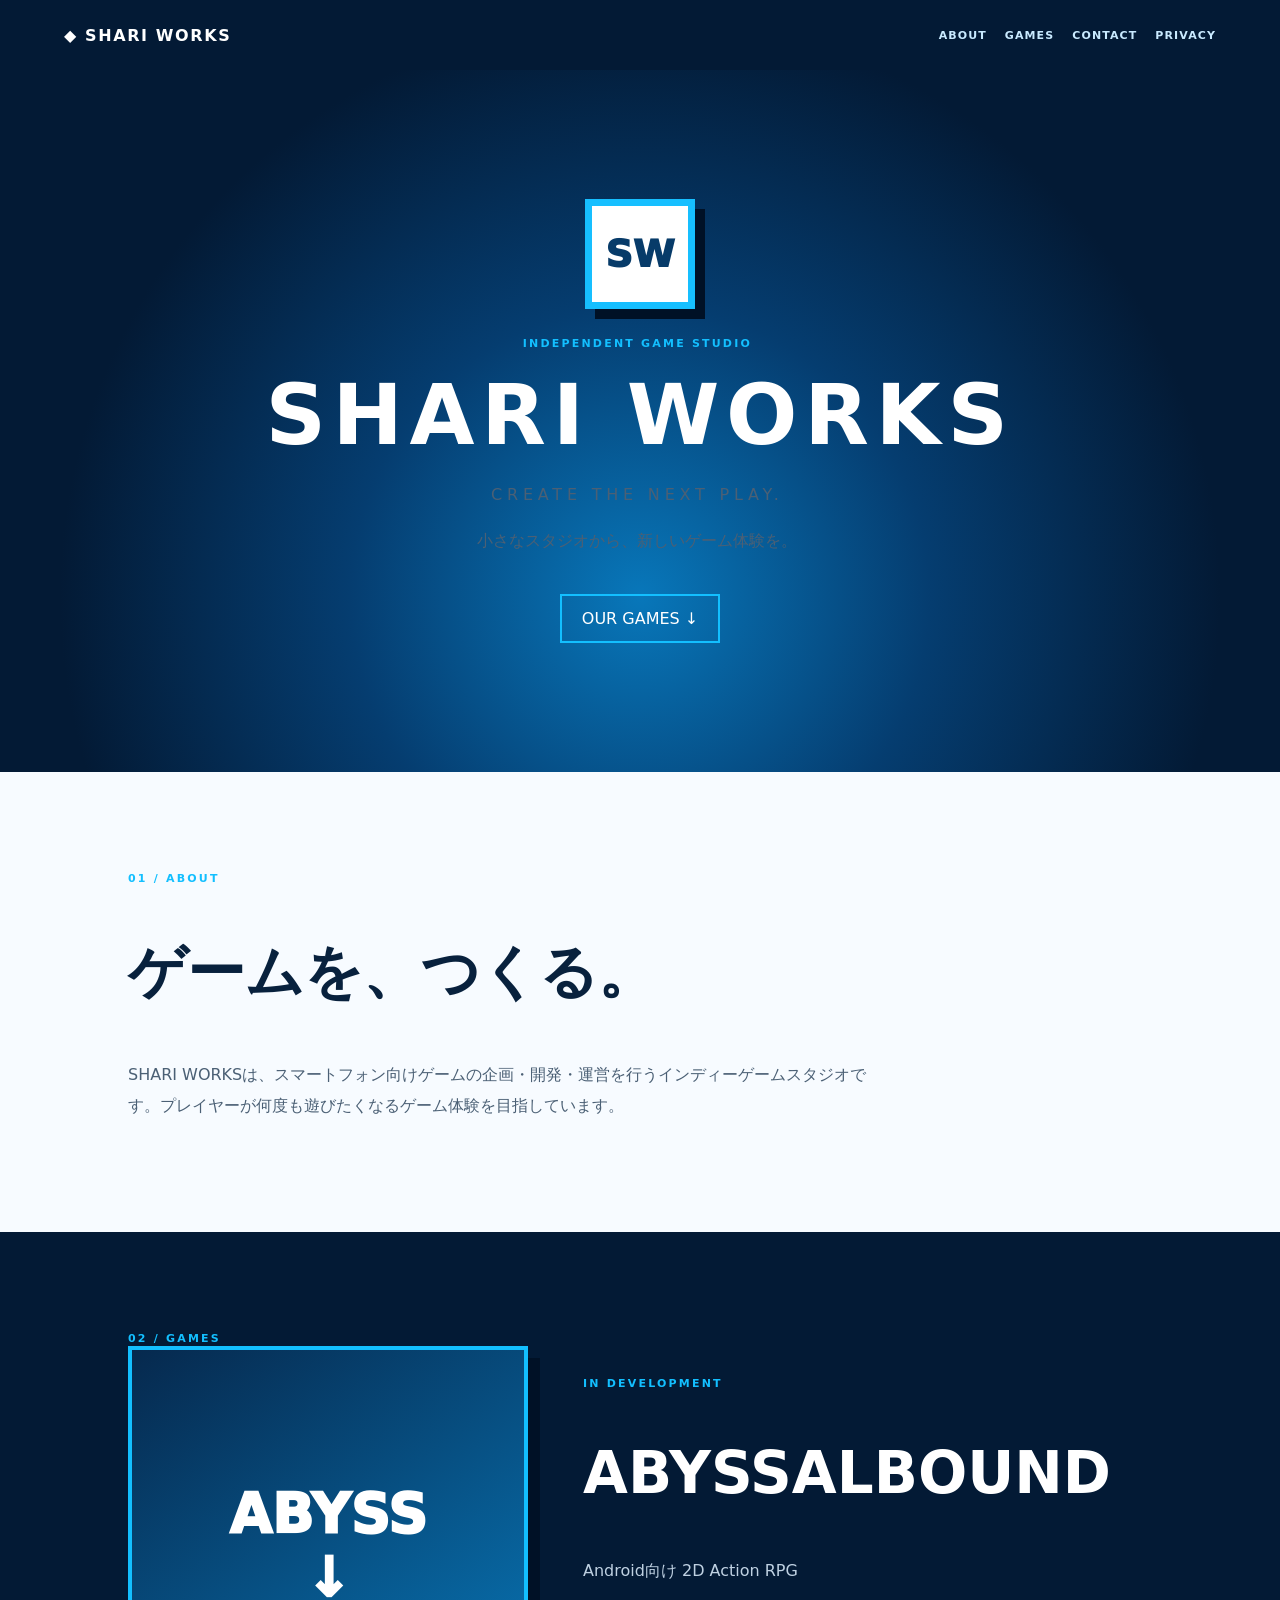
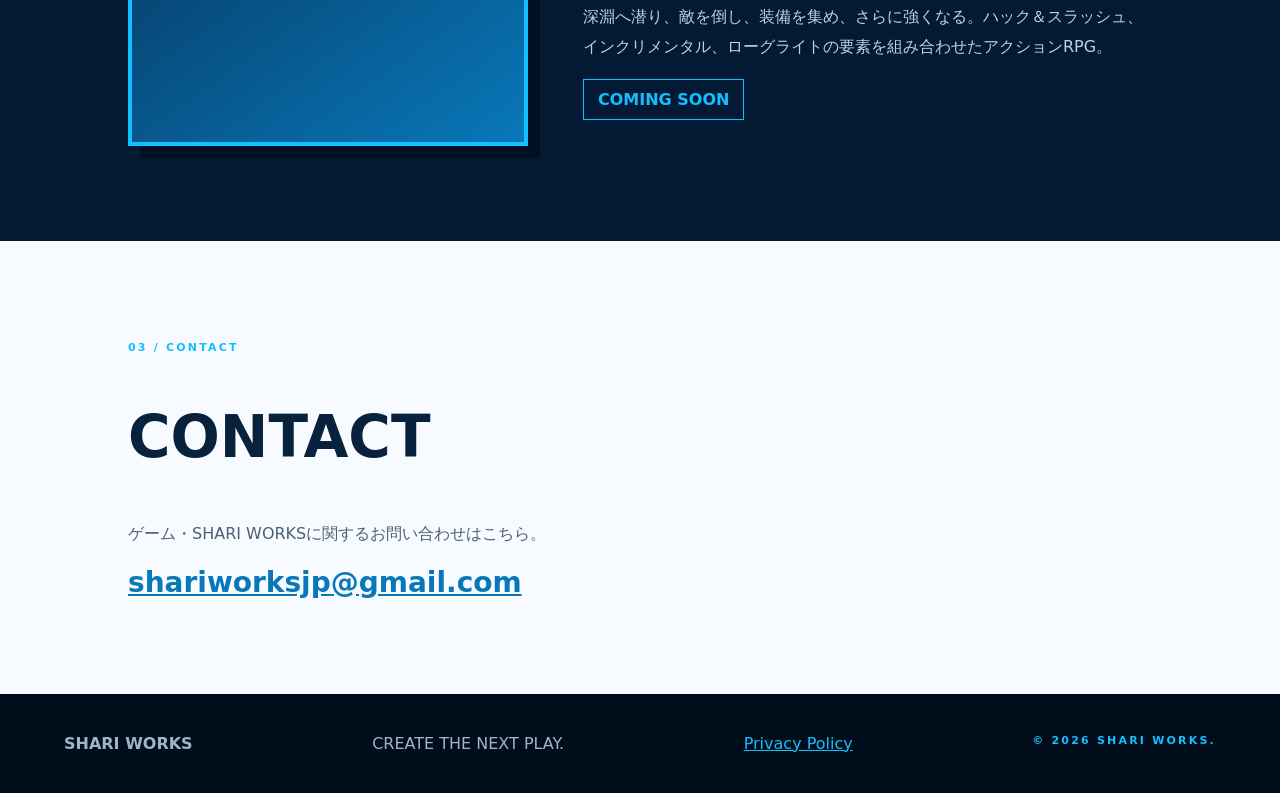
==== index.html @ ea627801 "Add files via upload index" ====
<!doctype html><html lang="ja"><head><meta charset="utf-8"><meta name="viewport" content="width=device-width,initial-scale=1"><meta name="description" content="SHARI WORKS - CREATE THE NEXT PLAY."><title>SHARI WORKS</title><link rel="stylesheet" href="assets/style.css"></head><body>
<header><a href="#home">◆ SHARI WORKS</a><nav><a href="#about">ABOUT</a><a href="#games">GAMES</a><a href="#contact">CONTACT</a><a href="privacy.html">PRIVACY</a></nav></header>
<main><section id="home" class="hero"><div><div class="logo">SW</div><p class="blue">INDEPENDENT GAME STUDIO</p><h1>SHARI WORKS</h1><p class="tag">CREATE THE NEXT PLAY.</p><p>小さなスタジオから、新しいゲーム体験を。</p><a class="btn" href="#games">OUR GAMES ↓</a></div></section>
<section id="about"><label>01 / ABOUT</label><h2>ゲームを、つくる。</h2><p>SHARI WORKSは、スマートフォン向けゲームの企画・開発・運営を行うインディーゲームスタジオです。プレイヤーが何度も遊びたくなるゲーム体験を目指しています。</p></section>
<section id="games" class="dark"><label>02 / GAMES</label><div class="game"><div class="art">ABYSS<br>↓</div><div><small>IN DEVELOPMENT</small><h2>ABYSSALBOUND</h2><p>Android向け 2D Action RPG</p><p>深淵へ潜り、敵を倒し、装備を集め、さらに強くなる。ハック＆スラッシュ、インクリメンタル、ローグライトの要素を組み合わせたアクションRPG。</p><b>COMING SOON</b></div></div></section>
<section id="contact"><label>03 / CONTACT</label><h2>CONTACT</h2><p>ゲーム・SHARI WORKSに関するお問い合わせはこちら。</p><a class="mail" href="mailto:shariworksjp@gmail.com">shariworksjp@gmail.com</a></section></main>
<footer><strong>SHARI WORKS</strong><span>CREATE THE NEXT PLAY.</span><a href="privacy.html">Privacy Policy</a><small>© 2026 SHARI WORKS.</small></footer></body></html>
---- assets/style.css ----
*{box-sizing:border-box}html{scroll-behavior:smooth}body{margin:0;font-family:system-ui,-apple-system,"Noto Sans JP",sans-serif;color:#08213d;background:#f7fbff}header{min-height:70px;background:#031a35;color:white;display:flex;align-items:center;justify-content:space-between;padding:16px 5vw;position:sticky;top:0;z-index:5}header a{color:white;text-decoration:none;font-weight:800;letter-spacing:.1em}nav{display:flex;gap:18px}nav a{font-size:11px;color:#c9eaff}.hero{min-height:78vh;display:grid;place-items:center;text-align:center;color:white;background:radial-gradient(circle at 50% 75%,#0877ba,#053d70 35%,#031a35 70%);padding:50px 20px}.logo{width:110px;height:110px;margin:auto auto 25px;display:grid;place-items:center;border:7px solid #16bfff;background:white;color:#073b69;font-size:38px;font-weight:1000;box-shadow:10px 10px #001126}.hero h1{font-size:clamp(42px,8vw,84px);margin:8px;letter-spacing:.08em}.tag{letter-spacing:.3em}.blue,label,small{color:#13bfff;font-size:11px;letter-spacing:.2em;font-weight:800}.btn{display:inline-block;margin-top:22px;border:2px solid #13bfff;padding:13px 20px;color:white;text-decoration:none}section{padding:95px 10vw}section h2,.policy h1{font-size:clamp(32px,5vw,58px)}section p,.policy p{max-width:760px;line-height:1.9;color:#4b6075}.dark{background:#031a35;color:white}.dark p{color:#bfd1e2}.game{display:grid;grid-template-columns:minmax(220px,400px) 1fr;gap:55px;align-items:center}.art{aspect-ratio:1;background:linear-gradient(145deg,#06294e,#0878b9);border:4px solid #13bfff;box-shadow:12px 12px #001126;display:grid;place-items:center;text-align:center;font-size:55px;font-weight:1000}.dark b{display:inline-block;border:1px solid #13bfff;color:#13bfff;padding:10px 14px}.mail{font-size:clamp(18px,3vw,28px);font-weight:800;color:#0878b9}footer{background:#010d1b;color:#9db5cb;padding:40px 5vw;display:flex;gap:20px;justify-content:space-between;flex-wrap:wrap}footer a{color:#13bfff}.policy{max-width:900px;margin:auto;padding:90px 24px}.notice{padding:20px;background:#fff4cf;border-left:4px solid #d59b00;line-height:1.7}@media(max-width:700px){header{align-items:flex-start}nav{gap:8px;flex-wrap:wrap;justify-content:flex-end}.game{grid-template-columns:1fr}section{padding:70px 24px}.tag{letter-spacing:.15em}}
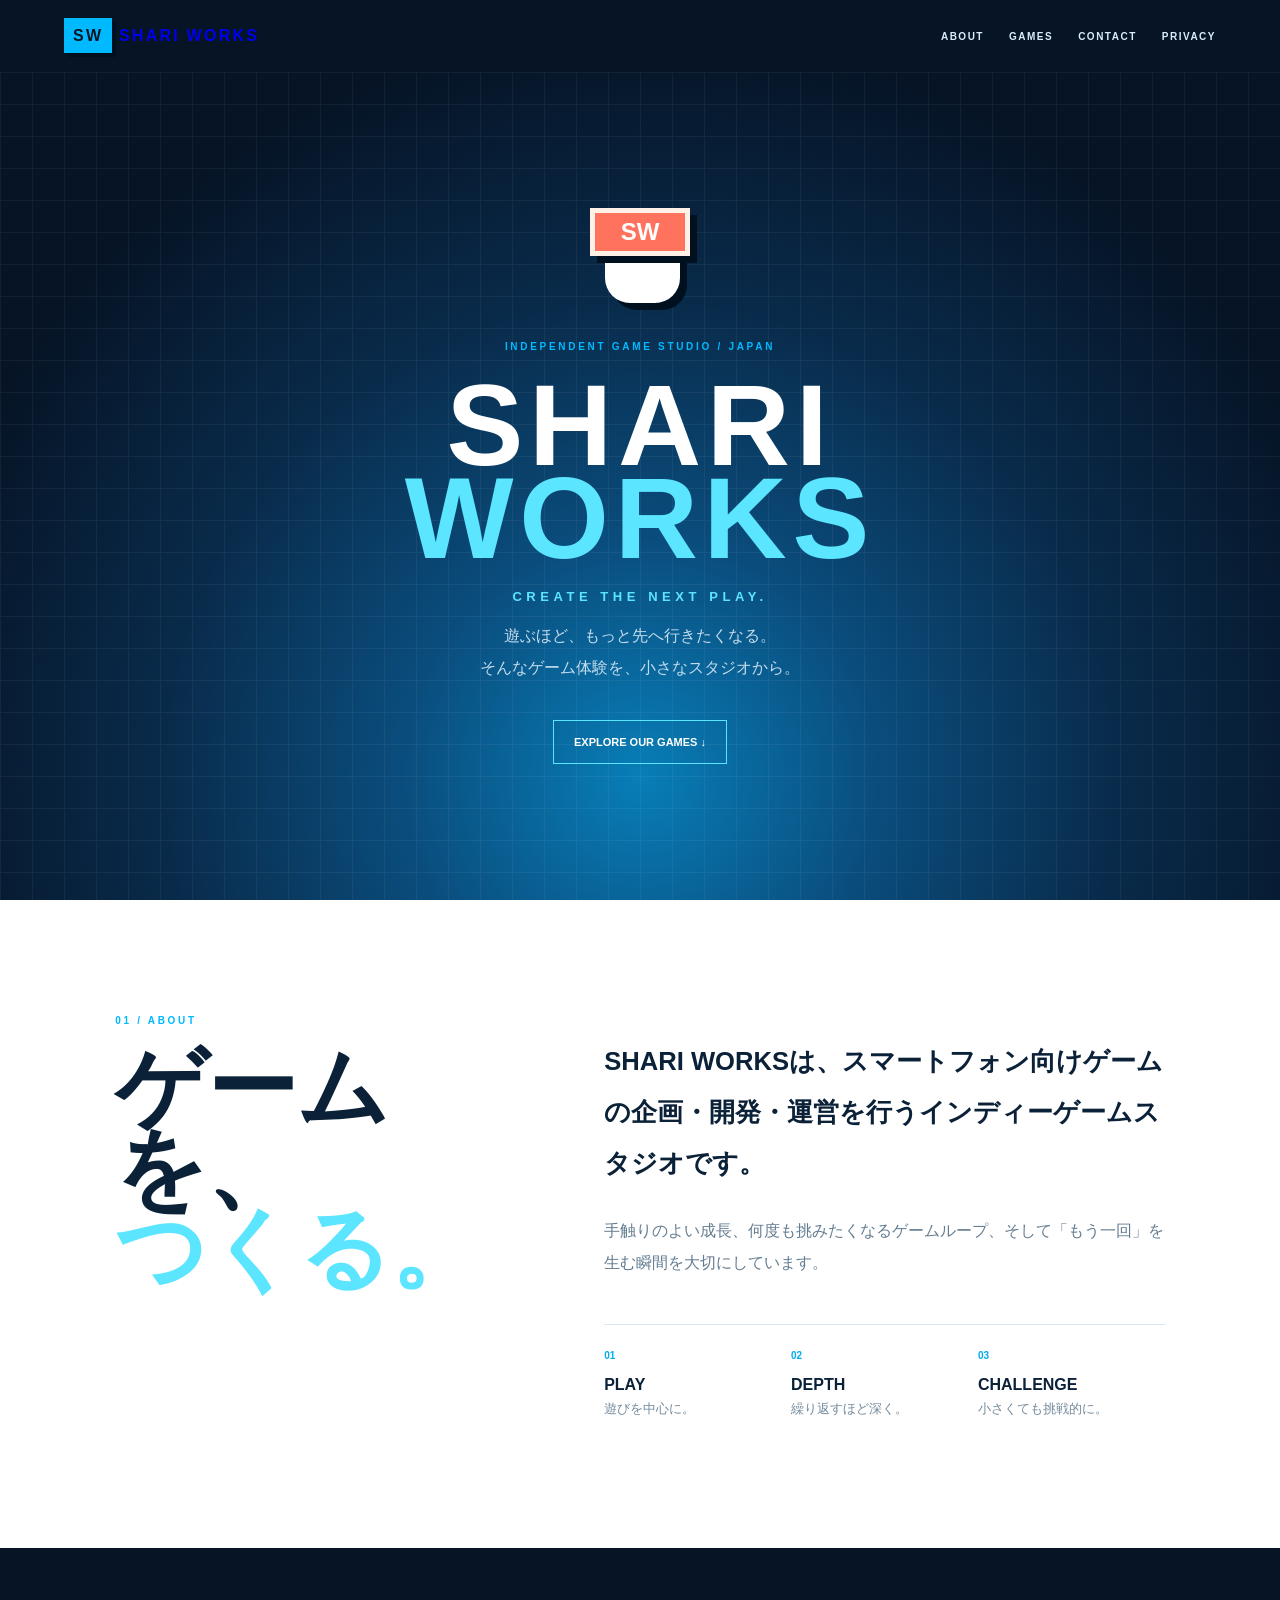
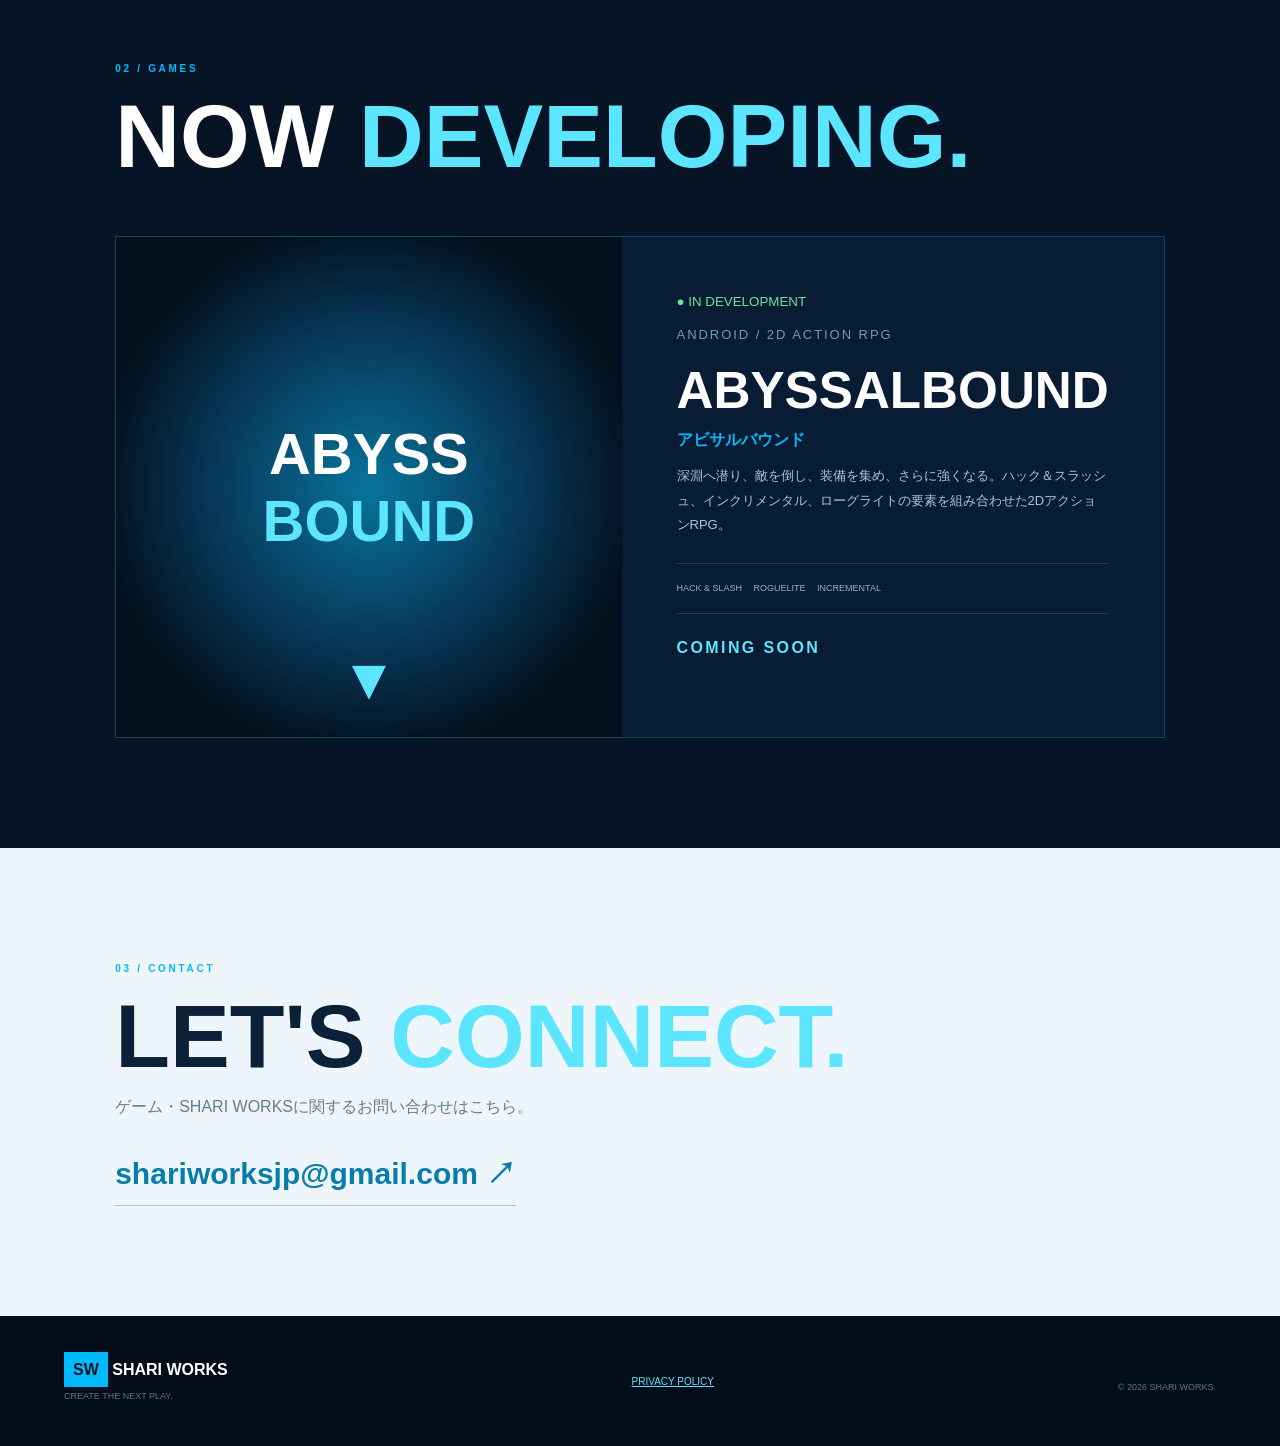
==== commit bd93837c: "Add files via upload V2" ====
--- a/index.html
+++ b/index.html
@@ -1,7 +1,7 @@
-<!doctype html><html lang="ja"><head><meta charset="utf-8"><meta name="viewport" content="width=device-width,initial-scale=1"><meta name="description" content="SHARI WORKS - CREATE THE NEXT PLAY."><title>SHARI WORKS</title><link rel="stylesheet" href="assets/style.css"></head><body>
-<header><a href="#home">◆ SHARI WORKS</a><nav><a href="#about">ABOUT</a><a href="#games">GAMES</a><a href="#contact">CONTACT</a><a href="privacy.html">PRIVACY</a></nav></header>
-<main><section id="home" class="hero"><div><div class="logo">SW</div><p class="blue">INDEPENDENT GAME STUDIO</p><h1>SHARI WORKS</h1><p class="tag">CREATE THE NEXT PLAY.</p><p>小さなスタジオから、新しいゲーム体験を。</p><a class="btn" href="#games">OUR GAMES ↓</a></div></section>
-<section id="about"><label>01 / ABOUT</label><h2>ゲームを、つくる。</h2><p>SHARI WORKSは、スマートフォン向けゲームの企画・開発・運営を行うインディーゲームスタジオです。プレイヤーが何度も遊びたくなるゲーム体験を目指しています。</p></section>
-<section id="games" class="dark"><label>02 / GAMES</label><div class="game"><div class="art">ABYSS<br>↓</div><div><small>IN DEVELOPMENT</small><h2>ABYSSALBOUND</h2><p>Android向け 2D Action RPG</p><p>深淵へ潜り、敵を倒し、装備を集め、さらに強くなる。ハック＆スラッシュ、インクリメンタル、ローグライトの要素を組み合わせたアクションRPG。</p><b>COMING SOON</b></div></div></section>
-<section id="contact"><label>03 / CONTACT</label><h2>CONTACT</h2><p>ゲーム・SHARI WORKSに関するお問い合わせはこちら。</p><a class="mail" href="mailto:shariworksjp@gmail.com">shariworksjp@gmail.com</a></section></main>
-<footer><strong>SHARI WORKS</strong><span>CREATE THE NEXT PLAY.</span><a href="privacy.html">Privacy Policy</a><small>© 2026 SHARI WORKS.</small></footer></body></html>+<!doctype html><html lang="ja"><head><meta charset="utf-8"><meta name="viewport" content="width=device-width,initial-scale=1"><meta name="description" content="SHARI WORKS — CREATE THE NEXT PLAY."><title>SHARI WORKS</title><link rel="stylesheet" href="assets/style.css"></head><body>
+<header><a class="brand" href="#home"><b>SW</b> SHARI WORKS</a><nav><a href="#about">ABOUT</a><a href="#games">GAMES</a><a href="#contact">CONTACT</a><a href="privacy.html">PRIVACY</a></nav></header>
+<main><section id="home" class="hero"><div class="grid"></div><div class="hero-in"><div class="sushi"><i>SW</i><span></span></div><small>INDEPENDENT GAME STUDIO / JAPAN</small><h1>SHARI<br><em>WORKS</em></h1><h3>CREATE THE NEXT PLAY.</h3><p>遊ぶほど、もっと先へ行きたくなる。<br>そんなゲーム体験を、小さなスタジオから。</p><a class="btn" href="#games">EXPLORE OUR GAMES ↓</a></div></section>
+<section id="about" class="about"><div><label>01 / ABOUT</label><h2>ゲームを、<br><em>つくる。</em></h2></div><div><p class="big">SHARI WORKSは、スマートフォン向けゲームの企画・開発・運営を行うインディーゲームスタジオです。</p><p>手触りのよい成長、何度も挑みたくなるゲームループ、そして「もう一回」を生む瞬間を大切にしています。</p><div class="values"><span><b>01</b>PLAY<small>遊びを中心に。</small></span><span><b>02</b>DEPTH<small>繰り返すほど深く。</small></span><span><b>03</b>CHALLENGE<small>小さくても挑戦的に。</small></span></div></div></section>
+<section id="games" class="games"><label>02 / GAMES</label><h2>NOW <em>DEVELOPING.</em></h2><article><div class="abyss"><div>ABYSS<br><em>BOUND</em></div><i>▼</i></div><div class="info"><small class="status">● IN DEVELOPMENT</small><p class="meta">ANDROID / 2D ACTION RPG</p><h2>ABYSSALBOUND</h2><b class="jp">アビサルバウンド</b><p>深淵へ潜り、敵を倒し、装備を集め、さらに強くなる。ハック＆スラッシュ、インクリメンタル、ローグライトの要素を組み合わせた2DアクションRPG。</p><div class="tags">HACK &amp; SLASH　 ROGUELITE　 INCREMENTAL</div><strong>COMING SOON</strong></div></article></section>
+<section id="contact" class="contact"><label>03 / CONTACT</label><h2>LET'S <em>CONNECT.</em></h2><p>ゲーム・SHARI WORKSに関するお問い合わせはこちら。</p><a href="mailto:shariworksjp@gmail.com">shariworksjp@gmail.com ↗</a></section></main>
+<footer><div><b>SW</b><strong> SHARI WORKS</strong><small>CREATE THE NEXT PLAY.</small></div><a href="privacy.html">PRIVACY POLICY</a><small>© 2026 SHARI WORKS.</small></footer></body></html>
--- a/assets/style.css
+++ b/assets/style.css
@@ -1 +1 @@
-*{box-sizing:border-box}html{scroll-behavior:smooth}body{margin:0;font-family:system-ui,-apple-system,"Noto Sans JP",sans-serif;color:#08213d;background:#f7fbff}header{min-height:70px;background:#031a35;color:white;display:flex;align-items:center;justify-content:space-between;padding:16px 5vw;position:sticky;top:0;z-index:5}header a{color:white;text-decoration:none;font-weight:800;letter-spacing:.1em}nav{display:flex;gap:18px}nav a{font-size:11px;color:#c9eaff}.hero{min-height:78vh;display:grid;place-items:center;text-align:center;color:white;background:radial-gradient(circle at 50% 75%,#0877ba,#053d70 35%,#031a35 70%);padding:50px 20px}.logo{width:110px;height:110px;margin:auto auto 25px;display:grid;place-items:center;border:7px solid #16bfff;background:white;color:#073b69;font-size:38px;font-weight:1000;box-shadow:10px 10px #001126}.hero h1{font-size:clamp(42px,8vw,84px);margin:8px;letter-spacing:.08em}.tag{letter-spacing:.3em}.blue,label,small{color:#13bfff;font-size:11px;letter-spacing:.2em;font-weight:800}.btn{display:inline-block;margin-top:22px;border:2px solid #13bfff;padding:13px 20px;color:white;text-decoration:none}section{padding:95px 10vw}section h2,.policy h1{font-size:clamp(32px,5vw,58px)}section p,.policy p{max-width:760px;line-height:1.9;color:#4b6075}.dark{background:#031a35;color:white}.dark p{color:#bfd1e2}.game{display:grid;grid-template-columns:minmax(220px,400px) 1fr;gap:55px;align-items:center}.art{aspect-ratio:1;background:linear-gradient(145deg,#06294e,#0878b9);border:4px solid #13bfff;box-shadow:12px 12px #001126;display:grid;place-items:center;text-align:center;font-size:55px;font-weight:1000}.dark b{display:inline-block;border:1px solid #13bfff;color:#13bfff;padding:10px 14px}.mail{font-size:clamp(18px,3vw,28px);font-weight:800;color:#0878b9}footer{background:#010d1b;color:#9db5cb;padding:40px 5vw;display:flex;gap:20px;justify-content:space-between;flex-wrap:wrap}footer a{color:#13bfff}.policy{max-width:900px;margin:auto;padding:90px 24px}.notice{padding:20px;background:#fff4cf;border-left:4px solid #d59b00;line-height:1.7}@media(max-width:700px){header{align-items:flex-start}nav{gap:8px;flex-wrap:wrap;justify-content:flex-end}.game{grid-template-columns:1fr}section{padding:70px 24px}.tag{letter-spacing:.15em}}+*{box-sizing:border-box}html{scroll-behavior:smooth}body{margin:0;font-family:Arial,"Noto Sans JP",sans-serif;color:#0a2138;background:#f7fbfe}header{height:72px;background:#061426;color:#fff;display:flex;align-items:center;justify-content:space-between;padding:0 5vw;position:sticky;top:0;z-index:9}.brand{font-weight:900;letter-spacing:.14em;text-decoration:none}.brand b,footer b{background:#00b9ff;color:#061426;padding:9px;box-shadow:4px 4px #00101f}nav{display:flex;gap:25px}nav a{color:#d9edff;text-decoration:none;font-size:10px;font-weight:bold;letter-spacing:.15em}.hero{min-height:calc(100vh - 72px);display:grid;place-items:center;text-align:center;color:white;position:relative;overflow:hidden;background:radial-gradient(circle at 50% 85%,#087eb8,#0a4d7d 25%,#092b4b 50%,#061426 78%)}.grid{position:absolute;inset:0;opacity:.05;background-image:linear-gradient(#fff 1px,transparent 1px),linear-gradient(90deg,#fff 1px,transparent 1px);background-size:32px 32px}.hero-in{z-index:1;padding:60px 20px}.sushi{width:110px;height:100px;margin:0 auto 28px;position:relative}.sushi i{position:absolute;z-index:2;left:5px;top:0;width:100px;height:48px;display:grid;place-items:center;background:#ff735e;border:5px solid #fff1e8;font-style:normal;font-weight:900;font-size:24px;box-shadow:7px 7px #00101f}.sushi span{position:absolute;left:20px;bottom:5px;width:75px;height:58px;background:white;border-radius:10px 10px 25px 25px;box-shadow:7px 7px #00101f}.hero small,label{color:#00b9ff;font-size:10px;font-weight:bold;letter-spacing:.27em}.hero h1{font-size:clamp(60px,9vw,120px);line-height:.8;margin:25px 0;letter-spacing:.05em}.hero h1 em,.games h2 em,.contact h2 em,.about h2 em,.abyss em{font-style:normal;color:#5ce5ff}.hero h3{font-size:13px;letter-spacing:.35em;color:#5ce5ff}.hero p{line-height:2;color:#c4dced}.btn{display:inline-block;margin-top:20px;border:1px solid #5ce5ff;padding:15px 20px;color:#fff;text-decoration:none;font-size:11px;font-weight:bold}.about,.games,.contact{padding:110px 9vw}.about{display:grid;grid-template-columns:.8fr 1.2fr;gap:9vw;background:white}.about h2,.games>h2,.contact h2{font-size:clamp(45px,7vw,90px);line-height:.9;margin:20px 0}.about p{color:#647d91;line-height:2}.about .big{font-size:clamp(19px,2vw,28px);font-weight:bold;color:#0a2138}.values{display:grid;grid-template-columns:repeat(3,1fr);border-top:1px solid #dce8f1;margin-top:45px}.values span{padding:25px 15px 20px 0;font-weight:900}.values b,.values small{display:block}.values b{color:#00aeea;font-size:10px;margin-bottom:15px}.values small{color:#738a9c;font-weight:normal;margin-top:6px}.games{background:#061426;color:white}.games article{display:grid;grid-template-columns:1fr 1fr;max-width:1150px;margin:60px auto 0;border:1px solid #174361;background:#081d33}.abyss{min-height:500px;display:grid;place-items:center;position:relative;background:radial-gradient(circle,#08749b,#073657 45%,#03111d 75%);font-size:58px;font-weight:900;text-align:center}.abyss i{position:absolute;bottom:25px;color:#5ce5ff}.info{padding:55px}.status{color:#6be49a}.meta{font-size:10px;letter-spacing:.15em;color:#6f9bb8!important}.info h2{font-size:clamp(34px,4vw,58px);margin:10px 0}.jp{color:#00b9ff}.info p{color:#aec4d4;line-height:1.9;font-size:13px}.tags{font-size:9px;color:#91b5ce;border-top:1px solid #1d4059;border-bottom:1px solid #1d4059;padding:18px 0;margin:25px 0}.info strong{color:#5ce5ff;letter-spacing:.15em}.contact{background:#eef6fb}.contact p{color:#647d91}.contact>a{display:inline-block;margin-top:20px;font-size:clamp(18px,3vw,30px);font-weight:bold;color:#087da9;text-decoration:none;border-bottom:1px solid #9fc5d8;padding-bottom:10px}footer{background:#030d19;color:white;padding:45px 5vw;display:flex;gap:30px;align-items:center;justify-content:space-between;flex-wrap:wrap}footer a{color:#5ce5ff;font-size:10px}footer small{display:block;color:#57758b;font-size:9px;margin-top:12px}.policy{max-width:850px;margin:auto;padding:100px 25px}.policy h1{font-size:clamp(40px,7vw,70px)}.policy h2{margin-top:45px}.policy p{color:#647d91;line-height:2}.notice{margin-top:50px;background:#fff3c8;border-left:4px solid #dca600;padding:20px;line-height:1.8}@media(max-width:760px){header{padding:14px 18px;height:auto}.brand{font-size:11px}nav{gap:10px}.about,.games,.contact{padding:75px 24px}.about,.games article{grid-template-columns:1fr}.values{grid-template-columns:1fr}.abyss{min-height:350px}.info{padding:32px 24px}.hero h3{letter-spacing:.16em}}
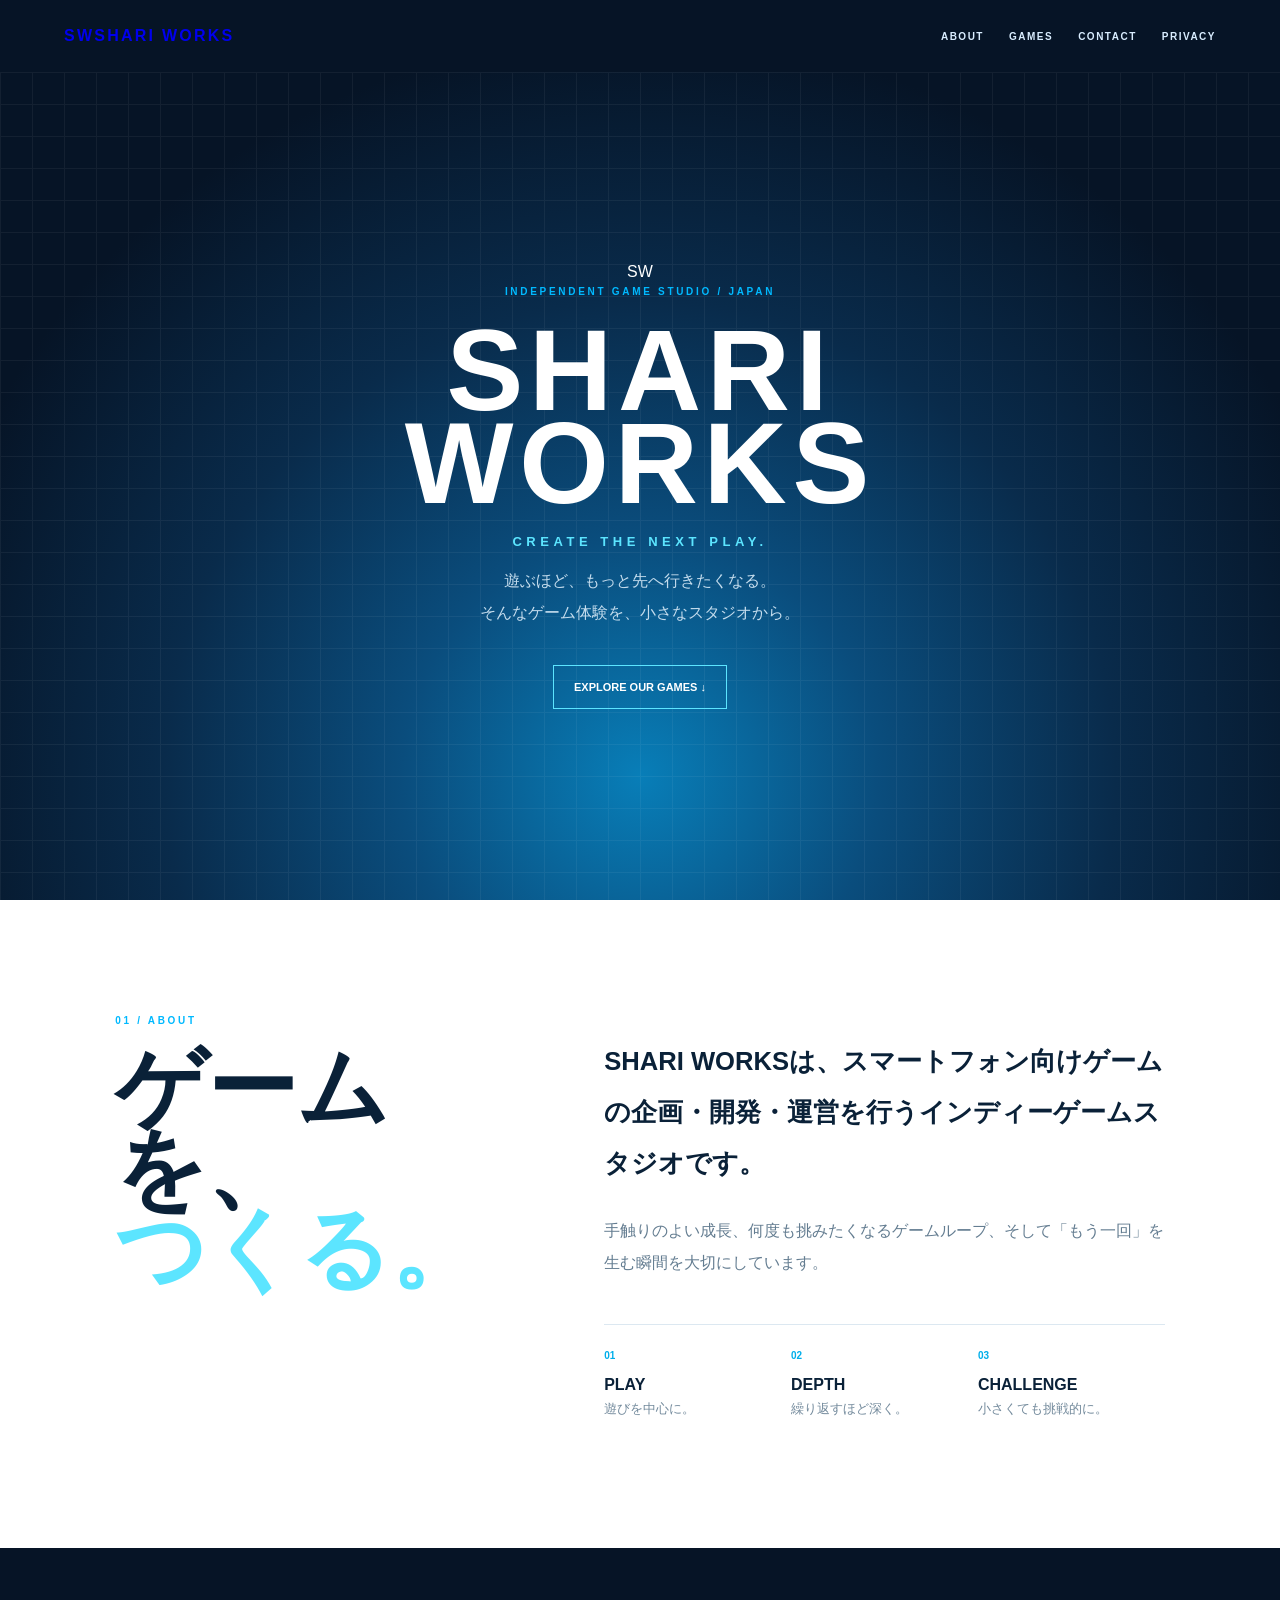
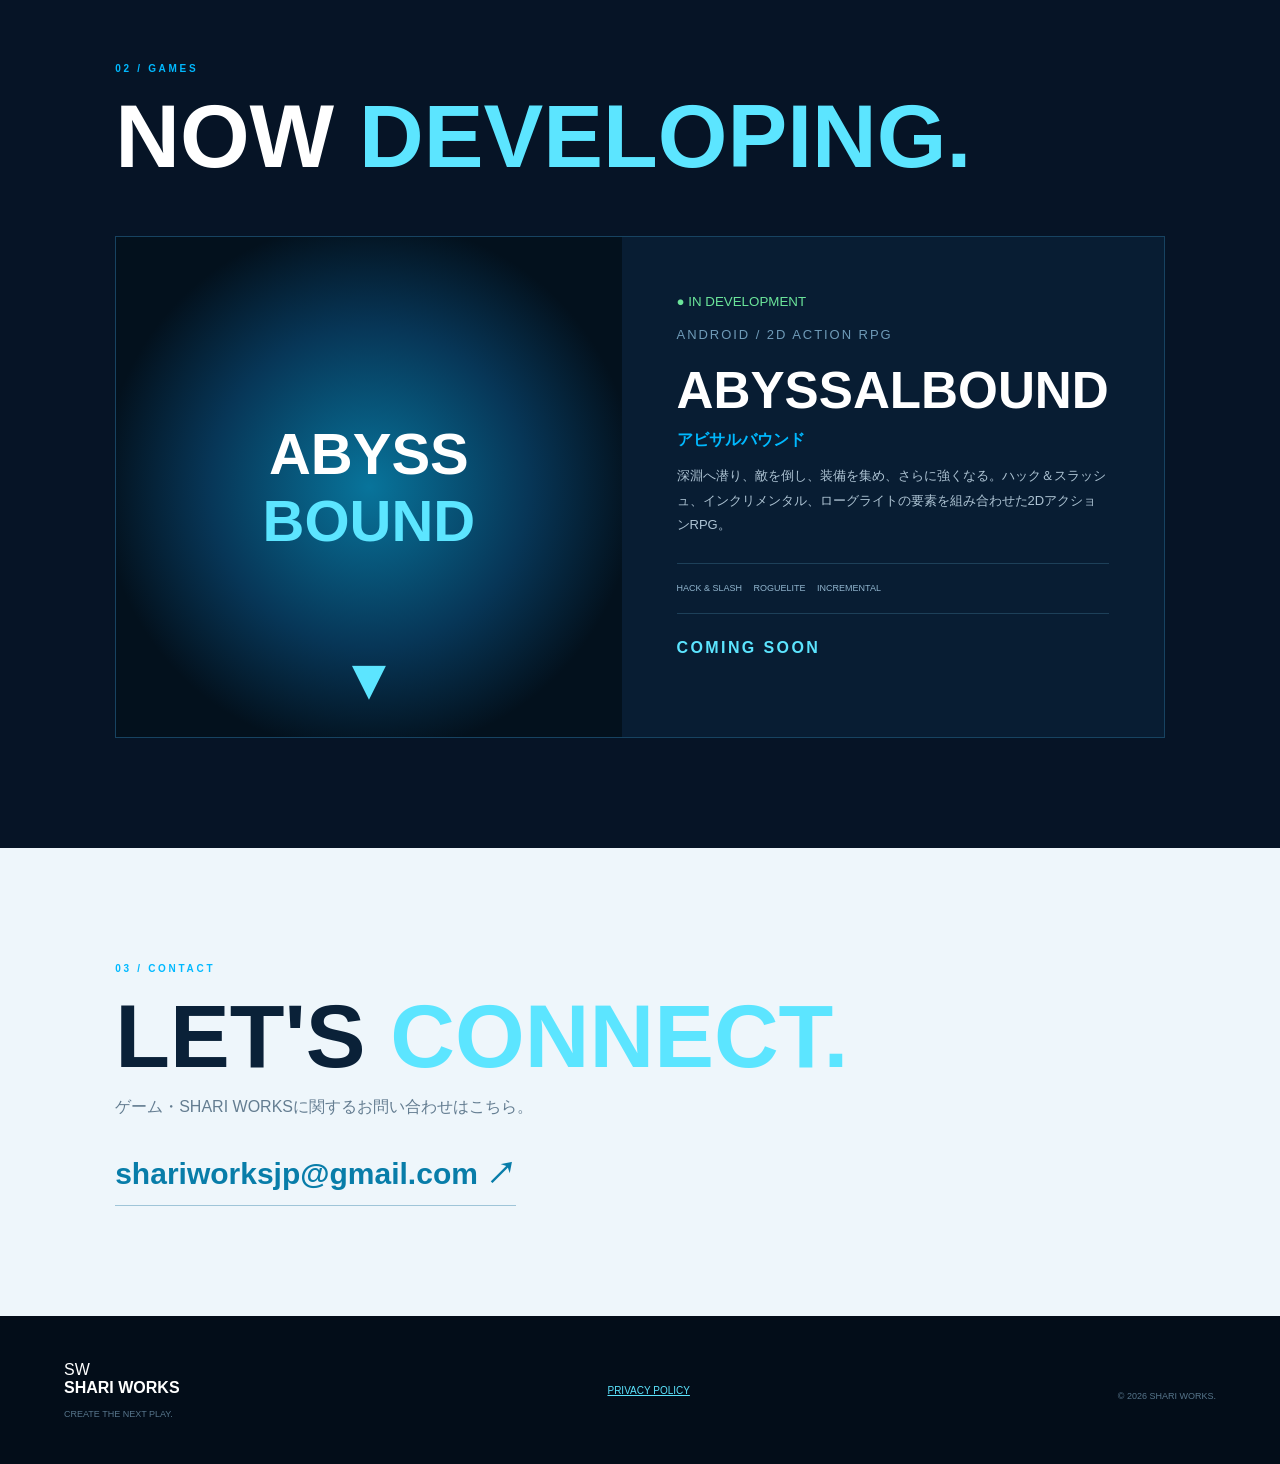
==== commit f98926ba: "Polish SHARI WORKS hero and branding" ====
--- a/index.html
+++ b/index.html
@@ -1,7 +1,7 @@
 <!doctype html><html lang="ja"><head><meta charset="utf-8"><meta name="viewport" content="width=device-width,initial-scale=1"><meta name="description" content="SHARI WORKS — CREATE THE NEXT PLAY."><title>SHARI WORKS</title><link rel="stylesheet" href="assets/style.css"></head><body>
-<header><a class="brand" href="#home"><b>SW</b> SHARI WORKS</a><nav><a href="#about">ABOUT</a><a href="#games">GAMES</a><a href="#contact">CONTACT</a><a href="privacy.html">PRIVACY</a></nav></header>
-<main><section id="home" class="hero"><div class="grid"></div><div class="hero-in"><div class="sushi"><i>SW</i><span></span></div><small>INDEPENDENT GAME STUDIO / JAPAN</small><h1>SHARI<br><em>WORKS</em></h1><h3>CREATE THE NEXT PLAY.</h3><p>遊ぶほど、もっと先へ行きたくなる。<br>そんなゲーム体験を、小さなスタジオから。</p><a class="btn" href="#games">EXPLORE OUR GAMES ↓</a></div></section>
+<header><a class="brand" href="#home"><span class="brand-icon">SW</span><span>SHARI WORKS</span></a><nav><a href="#about">ABOUT</a><a href="#games">GAMES</a><a href="#contact">CONTACT</a><a href="privacy.html">PRIVACY</a></nav></header>
+<main><section id="home" class="hero"><div class="grid"></div><div class="hero-in"><div class="studio-mark" aria-label="SHARI WORKS"><span>SW</span></div><small>INDEPENDENT GAME STUDIO / JAPAN</small><h1>SHARI<br><span>WORKS</span></h1><h3>CREATE THE NEXT PLAY.</h3><p>遊ぶほど、もっと先へ行きたくなる。<br>そんなゲーム体験を、小さなスタジオから。</p><a class="btn" href="#games">EXPLORE OUR GAMES ↓</a></div></section>
 <section id="about" class="about"><div><label>01 / ABOUT</label><h2>ゲームを、<br><em>つくる。</em></h2></div><div><p class="big">SHARI WORKSは、スマートフォン向けゲームの企画・開発・運営を行うインディーゲームスタジオです。</p><p>手触りのよい成長、何度も挑みたくなるゲームループ、そして「もう一回」を生む瞬間を大切にしています。</p><div class="values"><span><b>01</b>PLAY<small>遊びを中心に。</small></span><span><b>02</b>DEPTH<small>繰り返すほど深く。</small></span><span><b>03</b>CHALLENGE<small>小さくても挑戦的に。</small></span></div></div></section>
 <section id="games" class="games"><label>02 / GAMES</label><h2>NOW <em>DEVELOPING.</em></h2><article><div class="abyss"><div>ABYSS<br><em>BOUND</em></div><i>▼</i></div><div class="info"><small class="status">● IN DEVELOPMENT</small><p class="meta">ANDROID / 2D ACTION RPG</p><h2>ABYSSALBOUND</h2><b class="jp">アビサルバウンド</b><p>深淵へ潜り、敵を倒し、装備を集め、さらに強くなる。ハック＆スラッシュ、インクリメンタル、ローグライトの要素を組み合わせた2DアクションRPG。</p><div class="tags">HACK &amp; SLASH　 ROGUELITE　 INCREMENTAL</div><strong>COMING SOON</strong></div></article></section>
 <section id="contact" class="contact"><label>03 / CONTACT</label><h2>LET'S <em>CONNECT.</em></h2><p>ゲーム・SHARI WORKSに関するお問い合わせはこちら。</p><a href="mailto:shariworksjp@gmail.com">shariworksjp@gmail.com ↗</a></section></main>
-<footer><div><b>SW</b><strong> SHARI WORKS</strong><small>CREATE THE NEXT PLAY.</small></div><a href="privacy.html">PRIVACY POLICY</a><small>© 2026 SHARI WORKS.</small></footer></body></html>+<footer><div class="footer-brand"><span class="brand-icon">SW</span><div><strong>SHARI WORKS</strong><small>CREATE THE NEXT PLAY.</small></div></div><a href="privacy.html">PRIVACY POLICY</a><small>© 2026 SHARI WORKS.</small></footer></body></html>
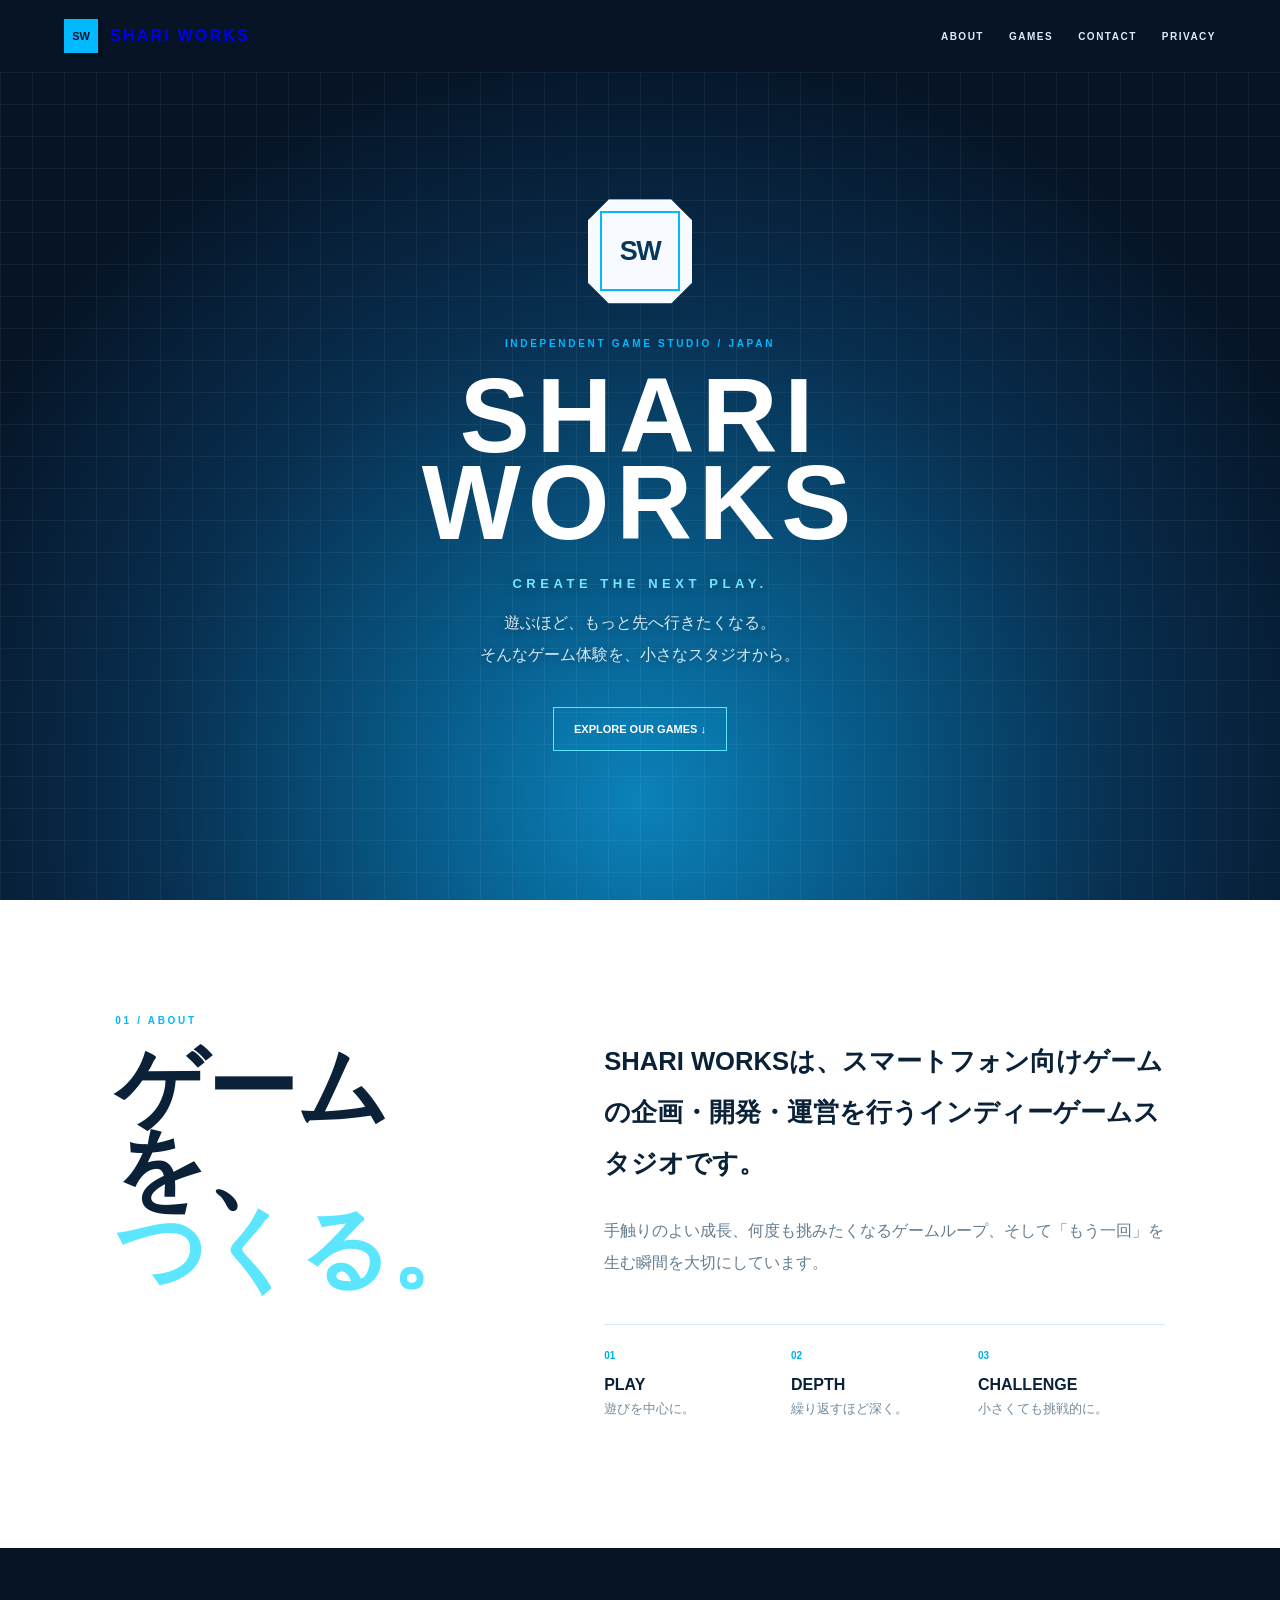
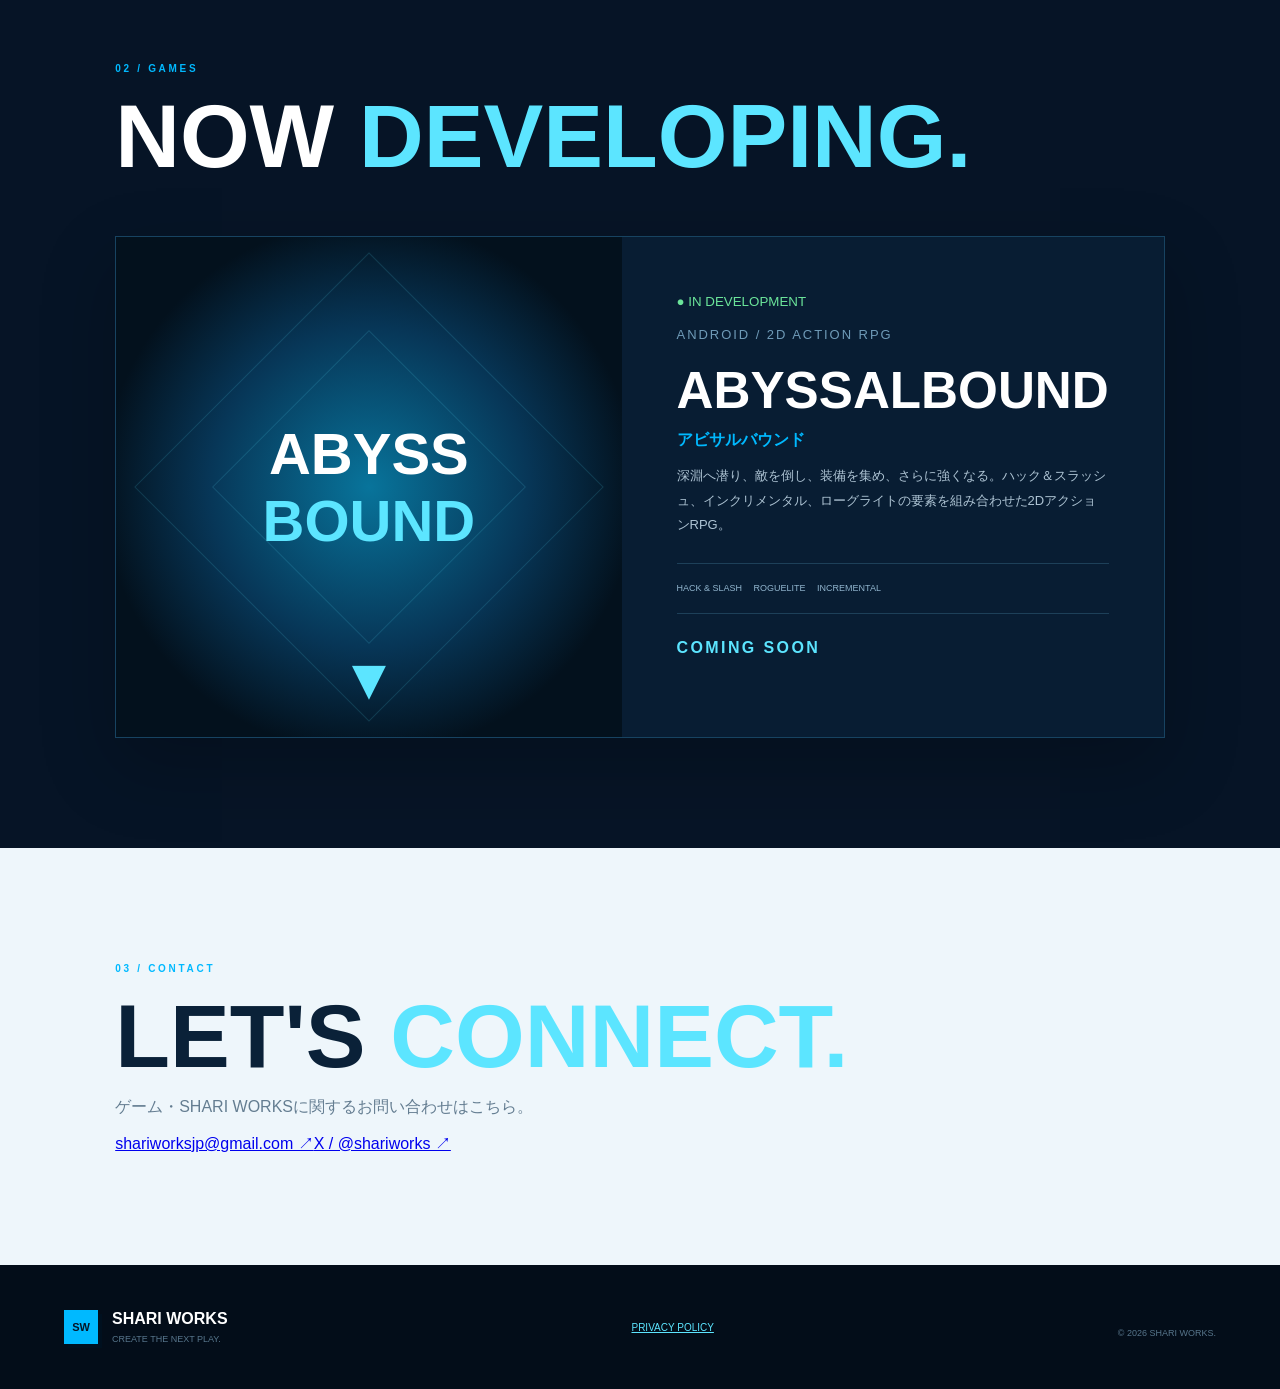
==== commit b1b69f68: "Add official SHARI WORKS X link" ====
--- a/index.html
+++ b/index.html
@@ -3,5 +3,5 @@
 <main><section id="home" class="hero"><div class="grid"></div><div class="hero-in"><div class="studio-mark" aria-label="SHARI WORKS"><span>SW</span></div><small>INDEPENDENT GAME STUDIO / JAPAN</small><h1>SHARI<br><span>WORKS</span></h1><h3>CREATE THE NEXT PLAY.</h3><p>遊ぶほど、もっと先へ行きたくなる。<br>そんなゲーム体験を、小さなスタジオから。</p><a class="btn" href="#games">EXPLORE OUR GAMES ↓</a></div></section>
 <section id="about" class="about"><div><label>01 / ABOUT</label><h2>ゲームを、<br><em>つくる。</em></h2></div><div><p class="big">SHARI WORKSは、スマートフォン向けゲームの企画・開発・運営を行うインディーゲームスタジオです。</p><p>手触りのよい成長、何度も挑みたくなるゲームループ、そして「もう一回」を生む瞬間を大切にしています。</p><div class="values"><span><b>01</b>PLAY<small>遊びを中心に。</small></span><span><b>02</b>DEPTH<small>繰り返すほど深く。</small></span><span><b>03</b>CHALLENGE<small>小さくても挑戦的に。</small></span></div></div></section>
 <section id="games" class="games"><label>02 / GAMES</label><h2>NOW <em>DEVELOPING.</em></h2><article><div class="abyss"><div>ABYSS<br><em>BOUND</em></div><i>▼</i></div><div class="info"><small class="status">● IN DEVELOPMENT</small><p class="meta">ANDROID / 2D ACTION RPG</p><h2>ABYSSALBOUND</h2><b class="jp">アビサルバウンド</b><p>深淵へ潜り、敵を倒し、装備を集め、さらに強くなる。ハック＆スラッシュ、インクリメンタル、ローグライトの要素を組み合わせた2DアクションRPG。</p><div class="tags">HACK &amp; SLASH　 ROGUELITE　 INCREMENTAL</div><strong>COMING SOON</strong></div></article></section>
-<section id="contact" class="contact"><label>03 / CONTACT</label><h2>LET'S <em>CONNECT.</em></h2><p>ゲーム・SHARI WORKSに関するお問い合わせはこちら。</p><a href="mailto:shariworksjp@gmail.com">shariworksjp@gmail.com ↗</a></section></main>
+<section id="contact" class="contact"><label>03 / CONTACT</label><h2>LET'S <em>CONNECT.</em></h2><p>ゲーム・SHARI WORKSに関するお問い合わせはこちら。</p><div class="contact-links"><a href="mailto:shariworksjp@gmail.com">shariworksjp@gmail.com ↗</a><a href="https://x.com/shariworks" target="_blank" rel="noopener noreferrer">X / @shariworks ↗</a></div></section></main>
 <footer><div class="footer-brand"><span class="brand-icon">SW</span><div><strong>SHARI WORKS</strong><small>CREATE THE NEXT PLAY.</small></div></div><a href="privacy.html">PRIVACY POLICY</a><small>© 2026 SHARI WORKS.</small></footer></body></html>
--- a/assets/style.css
+++ b/assets/style.css
@@ -1 +1,15 @@
-*{box-sizing:border-box}html{scroll-behavior:smooth}body{margin:0;font-family:Arial,"Noto Sans JP",sans-serif;color:#0a2138;background:#f7fbfe}header{height:72px;background:#061426;color:#fff;display:flex;align-items:center;justify-content:space-between;padding:0 5vw;position:sticky;top:0;z-index:9}.brand{font-weight:900;letter-spacing:.14em;text-decoration:none}.brand b,footer b{background:#00b9ff;color:#061426;padding:9px;box-shadow:4px 4px #00101f}nav{display:flex;gap:25px}nav a{color:#d9edff;text-decoration:none;font-size:10px;font-weight:bold;letter-spacing:.15em}.hero{min-height:calc(100vh - 72px);display:grid;place-items:center;text-align:center;color:white;position:relative;overflow:hidden;background:radial-gradient(circle at 50% 85%,#087eb8,#0a4d7d 25%,#092b4b 50%,#061426 78%)}.grid{position:absolute;inset:0;opacity:.05;background-image:linear-gradient(#fff 1px,transparent 1px),linear-gradient(90deg,#fff 1px,transparent 1px);background-size:32px 32px}.hero-in{z-index:1;padding:60px 20px}.sushi{width:110px;height:100px;margin:0 auto 28px;position:relative}.sushi i{position:absolute;z-index:2;left:5px;top:0;width:100px;height:48px;display:grid;place-items:center;background:#ff735e;border:5px solid #fff1e8;font-style:normal;font-weight:900;font-size:24px;box-shadow:7px 7px #00101f}.sushi span{position:absolute;left:20px;bottom:5px;width:75px;height:58px;background:white;border-radius:10px 10px 25px 25px;box-shadow:7px 7px #00101f}.hero small,label{color:#00b9ff;font-size:10px;font-weight:bold;letter-spacing:.27em}.hero h1{font-size:clamp(60px,9vw,120px);line-height:.8;margin:25px 0;letter-spacing:.05em}.hero h1 em,.games h2 em,.contact h2 em,.about h2 em,.abyss em{font-style:normal;color:#5ce5ff}.hero h3{font-size:13px;letter-spacing:.35em;color:#5ce5ff}.hero p{line-height:2;color:#c4dced}.btn{display:inline-block;margin-top:20px;border:1px solid #5ce5ff;padding:15px 20px;color:#fff;text-decoration:none;font-size:11px;font-weight:bold}.about,.games,.contact{padding:110px 9vw}.about{display:grid;grid-template-columns:.8fr 1.2fr;gap:9vw;background:white}.about h2,.games>h2,.contact h2{font-size:clamp(45px,7vw,90px);line-height:.9;margin:20px 0}.about p{color:#647d91;line-height:2}.about .big{font-size:clamp(19px,2vw,28px);font-weight:bold;color:#0a2138}.values{display:grid;grid-template-columns:repeat(3,1fr);border-top:1px solid #dce8f1;margin-top:45px}.values span{padding:25px 15px 20px 0;font-weight:900}.values b,.values small{display:block}.values b{color:#00aeea;font-size:10px;margin-bottom:15px}.values small{color:#738a9c;font-weight:normal;margin-top:6px}.games{background:#061426;color:white}.games article{display:grid;grid-template-columns:1fr 1fr;max-width:1150px;margin:60px auto 0;border:1px solid #174361;background:#081d33}.abyss{min-height:500px;display:grid;place-items:center;position:relative;background:radial-gradient(circle,#08749b,#073657 45%,#03111d 75%);font-size:58px;font-weight:900;text-align:center}.abyss i{position:absolute;bottom:25px;color:#5ce5ff}.info{padding:55px}.status{color:#6be49a}.meta{font-size:10px;letter-spacing:.15em;color:#6f9bb8!important}.info h2{font-size:clamp(34px,4vw,58px);margin:10px 0}.jp{color:#00b9ff}.info p{color:#aec4d4;line-height:1.9;font-size:13px}.tags{font-size:9px;color:#91b5ce;border-top:1px solid #1d4059;border-bottom:1px solid #1d4059;padding:18px 0;margin:25px 0}.info strong{color:#5ce5ff;letter-spacing:.15em}.contact{background:#eef6fb}.contact p{color:#647d91}.contact>a{display:inline-block;margin-top:20px;font-size:clamp(18px,3vw,30px);font-weight:bold;color:#087da9;text-decoration:none;border-bottom:1px solid #9fc5d8;padding-bottom:10px}footer{background:#030d19;color:white;padding:45px 5vw;display:flex;gap:30px;align-items:center;justify-content:space-between;flex-wrap:wrap}footer a{color:#5ce5ff;font-size:10px}footer small{display:block;color:#57758b;font-size:9px;margin-top:12px}.policy{max-width:850px;margin:auto;padding:100px 25px}.policy h1{font-size:clamp(40px,7vw,70px)}.policy h2{margin-top:45px}.policy p{color:#647d91;line-height:2}.notice{margin-top:50px;background:#fff3c8;border-left:4px solid #dca600;padding:20px;line-height:1.8}@media(max-width:760px){header{padding:14px 18px;height:auto}.brand{font-size:11px}nav{gap:10px}.about,.games,.contact{padding:75px 24px}.about,.games article{grid-template-columns:1fr}.values{grid-template-columns:1fr}.abyss{min-height:350px}.info{padding:32px 24px}.hero h3{letter-spacing:.16em}}+*{box-sizing:border-box}html{scroll-behavior:smooth}body{margin:0;font-family:Arial,"Noto Sans JP",sans-serif;color:#0a2138;background:#f7fbfe}header{height:72px;background:#061426;color:#fff;display:flex;align-items:center;justify-content:space-between;padding:0 5vw;position:sticky;top:0;z-index:9}.brand{font-weight:900;letter-spacing:.14em;text-decoration:none}.brand b,footer b{background:#00b9ff;color:#061426;padding:9px;box-shadow:4px 4px #00101f}nav{display:flex;gap:25px}nav a{color:#d9edff;text-decoration:none;font-size:10px;font-weight:bold;letter-spacing:.15em}.hero{min-height:calc(100vh - 72px);display:grid;place-items:center;text-align:center;color:white;position:relative;overflow:hidden;background:radial-gradient(circle at 50% 85%,#087eb8,#0a4d7d 25%,#092b4b 50%,#061426 78%)}.grid{position:absolute;inset:0;opacity:.05;background-image:linear-gradient(#fff 1px,transparent 1px),linear-gradient(90deg,#fff 1px,transparent 1px);background-size:32px 32px}.hero-in{z-index:1;padding:60px 20px}.sushi{width:110px;height:100px;margin:0 auto 28px;position:relative}.sushi i{position:absolute;z-index:2;left:5px;top:0;width:100px;height:48px;display:grid;place-items:center;background:#ff735e;border:5px solid #fff1e8;font-style:normal;font-weight:900;font-size:24px;box-shadow:7px 7px #00101f}.sushi span{position:absolute;left:20px;bottom:5px;width:75px;height:58px;background:white;border-radius:10px 10px 25px 25px;box-shadow:7px 7px #00101f}.hero small,label{color:#00b9ff;font-size:10px;font-weight:bold;letter-spacing:.27em}.hero h1{font-size:clamp(60px,9vw,120px);line-height:.8;margin:25px 0;letter-spacing:.05em}.hero h1 em,.games h2 em,.contact h2 em,.about h2 em,.abyss em{font-style:normal;color:#5ce5ff}.hero h3{font-size:13px;letter-spacing:.35em;color:#5ce5ff}.hero p{line-height:2;color:#c4dced}.btn{display:inline-block;margin-top:20px;border:1px solid #5ce5ff;padding:15px 20px;color:#fff;text-decoration:none;font-size:11px;font-weight:bold}.about,.games,.contact{padding:110px 9vw}.about{display:grid;grid-template-columns:.8fr 1.2fr;gap:9vw;background:white}.about h2,.games>h2,.contact h2{font-size:clamp(45px,7vw,90px);line-height:.9;margin:20px 0}.about p{color:#647d91;line-height:2}.about .big{font-size:clamp(19px,2vw,28px);font-weight:bold;color:#0a2138}.values{display:grid;grid-template-columns:repeat(3,1fr);border-top:1px solid #dce8f1;margin-top:45px}.values span{padding:25px 15px 20px 0;font-weight:900}.values b,.values small{display:block}.values b{color:#00aeea;font-size:10px;margin-bottom:15px}.values small{color:#738a9c;font-weight:normal;margin-top:6px}.games{background:#061426;color:white}.games article{display:grid;grid-template-columns:1fr 1fr;max-width:1150px;margin:60px auto 0;border:1px solid #174361;background:#081d33}.abyss{min-height:500px;display:grid;place-items:center;position:relative;background:radial-gradient(circle,#08749b,#073657 45%,#03111d 75%);font-size:58px;font-weight:900;text-align:center}.abyss i{position:absolute;bottom:25px;color:#5ce5ff}.info{padding:55px}.status{color:#6be49a}.meta{font-size:10px;letter-spacing:.15em;color:#6f9bb8!important}.info h2{font-size:clamp(34px,4vw,58px);margin:10px 0}.jp{color:#00b9ff}.info p{color:#aec4d4;line-height:1.9;font-size:13px}.tags{font-size:9px;color:#91b5ce;border-top:1px solid #1d4059;border-bottom:1px solid #1d4059;padding:18px 0;margin:25px 0}.info strong{color:#5ce5ff;letter-spacing:.15em}.contact{background:#eef6fb}.contact p{color:#647d91}.contact>a{display:inline-block;margin-top:20px;font-size:clamp(18px,3vw,30px);font-weight:bold;color:#087da9;text-decoration:none;border-bottom:1px solid #9fc5d8;padding-bottom:10px}footer{background:#030d19;color:white;padding:45px 5vw;display:flex;gap:30px;align-items:center;justify-content:space-between;flex-wrap:wrap}footer a{color:#5ce5ff;font-size:10px}footer small{display:block;color:#57758b;font-size:9px;margin-top:12px}.policy{max-width:850px;margin:auto;padding:100px 25px}.policy h1{font-size:clamp(40px,7vw,70px)}.policy h2{margin-top:45px}.policy p{color:#647d91;line-height:2}.notice{margin-top:50px;background:#fff3c8;border-left:4px solid #dca600;padding:20px;line-height:1.8}@media(max-width:760px){header{padding:14px 18px;height:auto}.brand{font-size:11px}nav{gap:10px}.about,.games,.contact{padding:75px 24px}.about,.games article{grid-template-columns:1fr}.values{grid-template-columns:1fr}.abyss{min-height:350px}.info{padding:32px 24px}.hero h3{letter-spacing:.16em}}
+/* v3 visual polish */
+.brand{display:flex;align-items:center;gap:12px}.brand-icon{display:inline-grid;place-items:center;width:34px;height:34px;background:#00b9ff;color:#061426;font-size:11px;font-weight:900;letter-spacing:-.02em;box-shadow:4px 4px 0 #00101f}
+.hero{background:radial-gradient(circle at 50% 88%,#0b82ba 0,#075987 24%,#082f50 50%,#061426 79%)}
+.hero-in{width:min(760px,100%);padding:42px 20px 64px}
+.studio-mark{width:104px;height:104px;margin:0 auto 30px;display:grid;place-items:center;position:relative;background:#f7fbff;clip-path:polygon(20% 0,80% 0,100% 20%,100% 80%,80% 100%,20% 100%,0 80%,0 20%);box-shadow:0 0 0 6px #00b9ff}
+.studio-mark:before{content:"";position:absolute;inset:12px;border:2px solid #00b9ff}.studio-mark span{position:relative;color:#07375c;font-weight:900;font-size:27px;letter-spacing:-.06em}
+.hero h1{font-size:clamp(64px,8.2vw,112px);line-height:.82;margin:22px 0 30px;font-style:normal;font-weight:900;letter-spacing:.065em}
+.hero h1 span{font-style:normal;color:#fff}
+.hero h3{color:#72e7ff;font-weight:800;text-shadow:0 1px 12px rgba(0,0,0,.35)}
+.hero p{color:#d8eaf5;font-weight:500;text-shadow:0 1px 8px rgba(0,0,0,.35)}
+.btn{background:rgba(0,185,255,.08);transition:.18s ease}.btn:hover{background:#00b9ff;color:#061426;transform:translateY(-2px)}
+.games article{box-shadow:0 28px 70px rgba(0,0,0,.22)}.abyss{overflow:hidden}.abyss:before,.abyss:after{content:"";position:absolute;border:1px solid rgba(92,229,255,.14);width:330px;height:330px;transform:rotate(45deg)}.abyss:after{width:220px;height:220px}
+.footer-brand{display:flex;align-items:center;gap:14px}.footer-brand small{margin-top:6px}
+@media(max-width:760px){.brand-icon{width:29px;height:29px}.studio-mark{width:84px;height:84px}.hero-in{padding-top:35px}.hero p{font-size:13px}.hero h1{letter-spacing:.035em}}
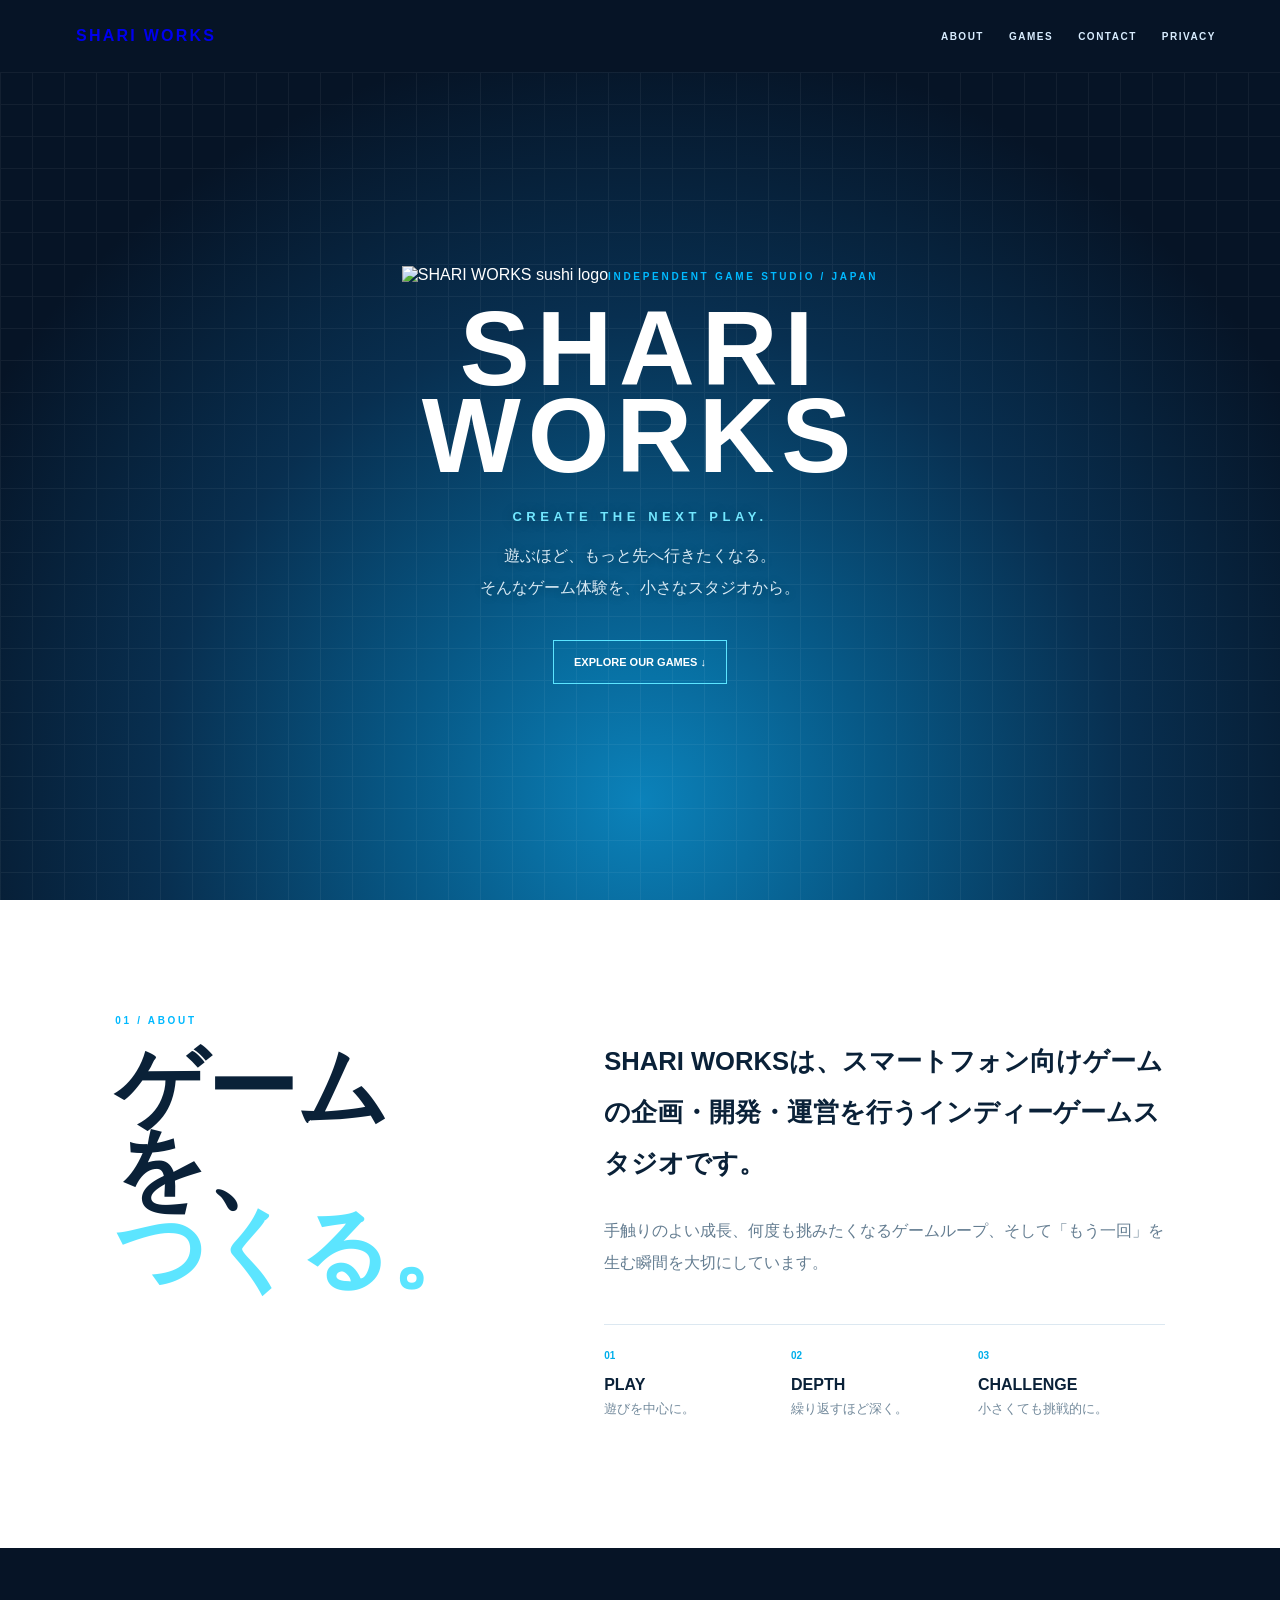
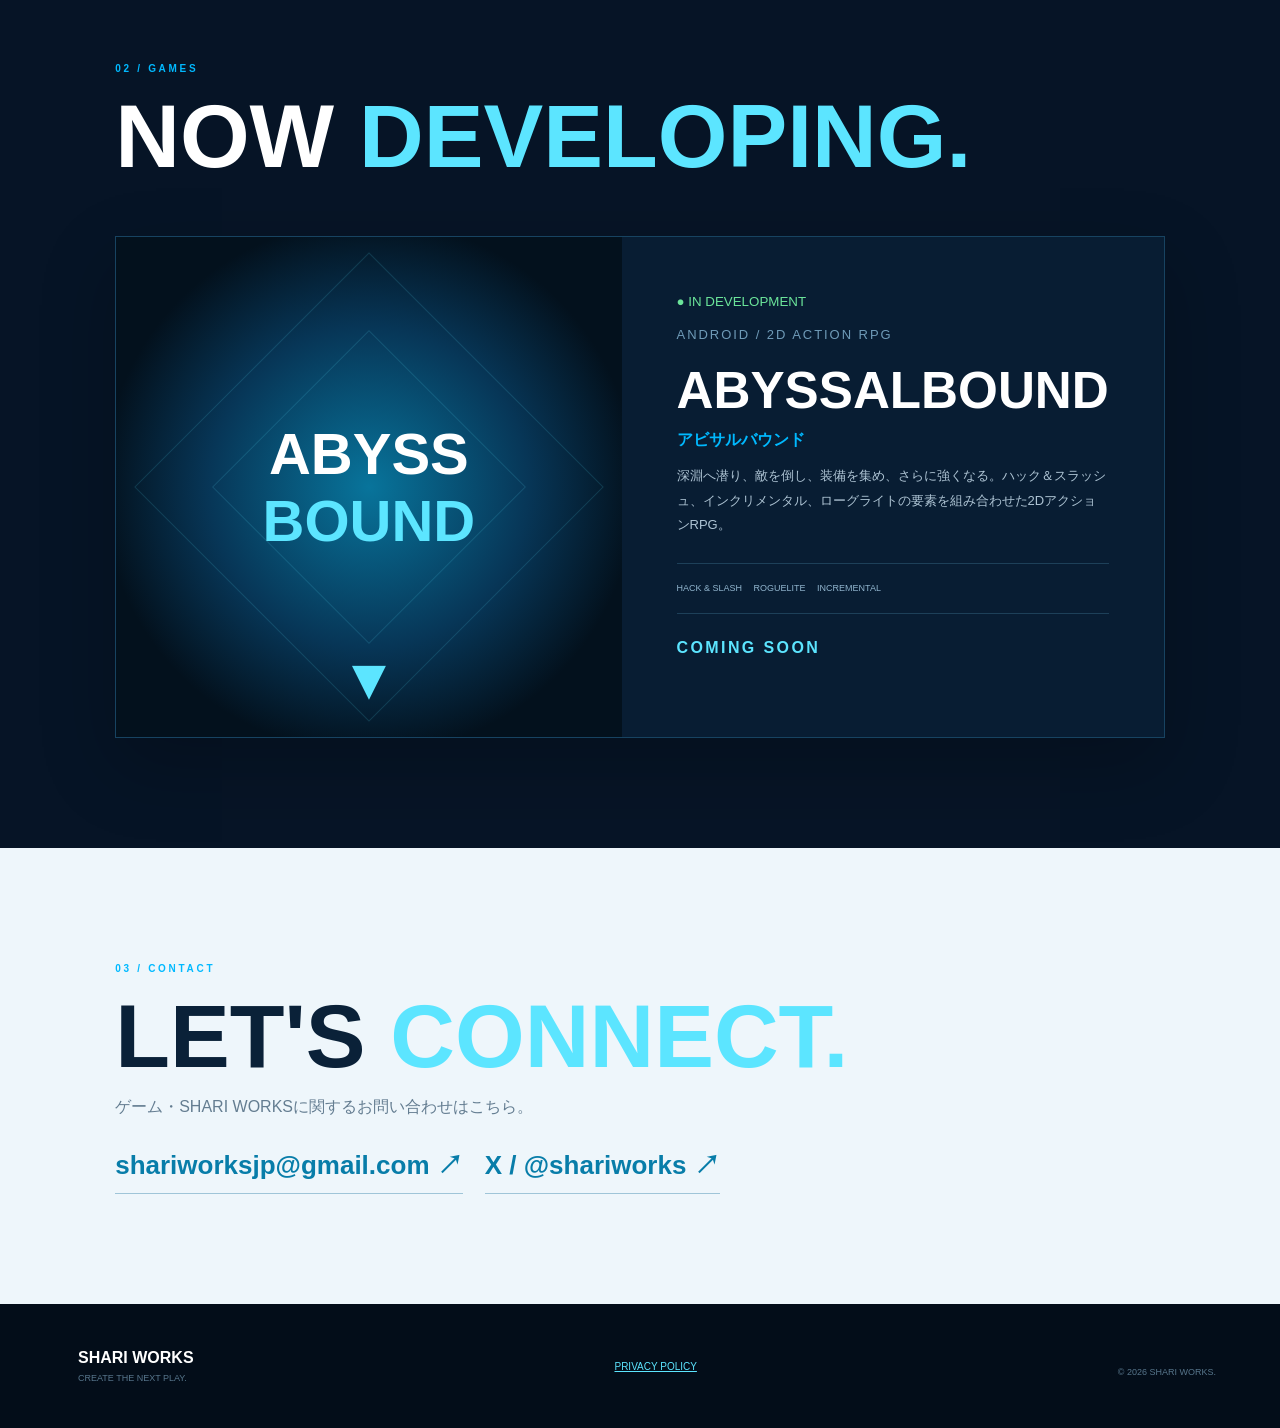
==== commit 31cae414: "Use official sushi logo throughout site" ====
--- a/index.html
+++ b/index.html
@@ -1,7 +1,7 @@
 <!doctype html><html lang="ja"><head><meta charset="utf-8"><meta name="viewport" content="width=device-width,initial-scale=1"><meta name="description" content="SHARI WORKS — CREATE THE NEXT PLAY."><title>SHARI WORKS</title><link rel="stylesheet" href="assets/style.css"></head><body>
-<header><a class="brand" href="#home"><span class="brand-icon">SW</span><span>SHARI WORKS</span></a><nav><a href="#about">ABOUT</a><a href="#games">GAMES</a><a href="#contact">CONTACT</a><a href="privacy.html">PRIVACY</a></nav></header>
-<main><section id="home" class="hero"><div class="grid"></div><div class="hero-in"><div class="studio-mark" aria-label="SHARI WORKS"><span>SW</span></div><small>INDEPENDENT GAME STUDIO / JAPAN</small><h1>SHARI<br><span>WORKS</span></h1><h3>CREATE THE NEXT PLAY.</h3><p>遊ぶほど、もっと先へ行きたくなる。<br>そんなゲーム体験を、小さなスタジオから。</p><a class="btn" href="#games">EXPLORE OUR GAMES ↓</a></div></section>
+<header><a class="brand" href="#home"><img class="brand-logo" src="assets/shariworks-logo.jpg" alt=""><span>SHARI WORKS</span></a><nav><a href="#about">ABOUT</a><a href="#games">GAMES</a><a href="#contact">CONTACT</a><a href="privacy.html">PRIVACY</a></nav></header>
+<main><section id="home" class="hero"><div class="grid"></div><div class="hero-in"><img class="hero-logo" src="assets/shariworks-logo.jpg" alt="SHARI WORKS sushi logo"><small>INDEPENDENT GAME STUDIO / JAPAN</small><h1>SHARI<br><span>WORKS</span></h1><h3>CREATE THE NEXT PLAY.</h3><p>遊ぶほど、もっと先へ行きたくなる。<br>そんなゲーム体験を、小さなスタジオから。</p><a class="btn" href="#games">EXPLORE OUR GAMES ↓</a></div></section>
 <section id="about" class="about"><div><label>01 / ABOUT</label><h2>ゲームを、<br><em>つくる。</em></h2></div><div><p class="big">SHARI WORKSは、スマートフォン向けゲームの企画・開発・運営を行うインディーゲームスタジオです。</p><p>手触りのよい成長、何度も挑みたくなるゲームループ、そして「もう一回」を生む瞬間を大切にしています。</p><div class="values"><span><b>01</b>PLAY<small>遊びを中心に。</small></span><span><b>02</b>DEPTH<small>繰り返すほど深く。</small></span><span><b>03</b>CHALLENGE<small>小さくても挑戦的に。</small></span></div></div></section>
 <section id="games" class="games"><label>02 / GAMES</label><h2>NOW <em>DEVELOPING.</em></h2><article><div class="abyss"><div>ABYSS<br><em>BOUND</em></div><i>▼</i></div><div class="info"><small class="status">● IN DEVELOPMENT</small><p class="meta">ANDROID / 2D ACTION RPG</p><h2>ABYSSALBOUND</h2><b class="jp">アビサルバウンド</b><p>深淵へ潜り、敵を倒し、装備を集め、さらに強くなる。ハック＆スラッシュ、インクリメンタル、ローグライトの要素を組み合わせた2DアクションRPG。</p><div class="tags">HACK &amp; SLASH　 ROGUELITE　 INCREMENTAL</div><strong>COMING SOON</strong></div></article></section>
 <section id="contact" class="contact"><label>03 / CONTACT</label><h2>LET'S <em>CONNECT.</em></h2><p>ゲーム・SHARI WORKSに関するお問い合わせはこちら。</p><div class="contact-links"><a href="mailto:shariworksjp@gmail.com">shariworksjp@gmail.com ↗</a><a href="https://x.com/shariworks" target="_blank" rel="noopener noreferrer">X / @shariworks ↗</a></div></section></main>
-<footer><div class="footer-brand"><span class="brand-icon">SW</span><div><strong>SHARI WORKS</strong><small>CREATE THE NEXT PLAY.</small></div></div><a href="privacy.html">PRIVACY POLICY</a><small>© 2026 SHARI WORKS.</small></footer></body></html>+<footer><div class="footer-brand"><img class="brand-logo" src="assets/shariworks-logo.jpg" alt=""><div><strong>SHARI WORKS</strong><small>CREATE THE NEXT PLAY.</small></div></div><a href="privacy.html">PRIVACY POLICY</a><small>© 2026 SHARI WORKS.</small></footer></body></html>
--- a/assets/style.css
+++ b/assets/style.css
@@ -13,3 +13,5 @@
 .games article{box-shadow:0 28px 70px rgba(0,0,0,.22)}.abyss{overflow:hidden}.abyss:before,.abyss:after{content:"";position:absolute;border:1px solid rgba(92,229,255,.14);width:330px;height:330px;transform:rotate(45deg)}.abyss:after{width:220px;height:220px}
 .footer-brand{display:flex;align-items:center;gap:14px}.footer-brand small{margin-top:6px}
 @media(max-width:760px){.brand-icon{width:29px;height:29px}.studio-mark{width:84px;height:84px}.hero-in{padding-top:35px}.hero p{font-size:13px}.hero h1{letter-spacing:.035em}}
+
+.contact-links{display:flex;gap:22px;flex-wrap:wrap;align-items:center;margin-top:20px}.contact-links a{display:inline-block;font-size:clamp(16px,2.2vw,26px);font-weight:bold;color:#087da9;text-decoration:none;border-bottom:1px solid #9fc5d8;padding:10px 0}.contact-links a:hover{color:#005f86;border-color:#005f86}
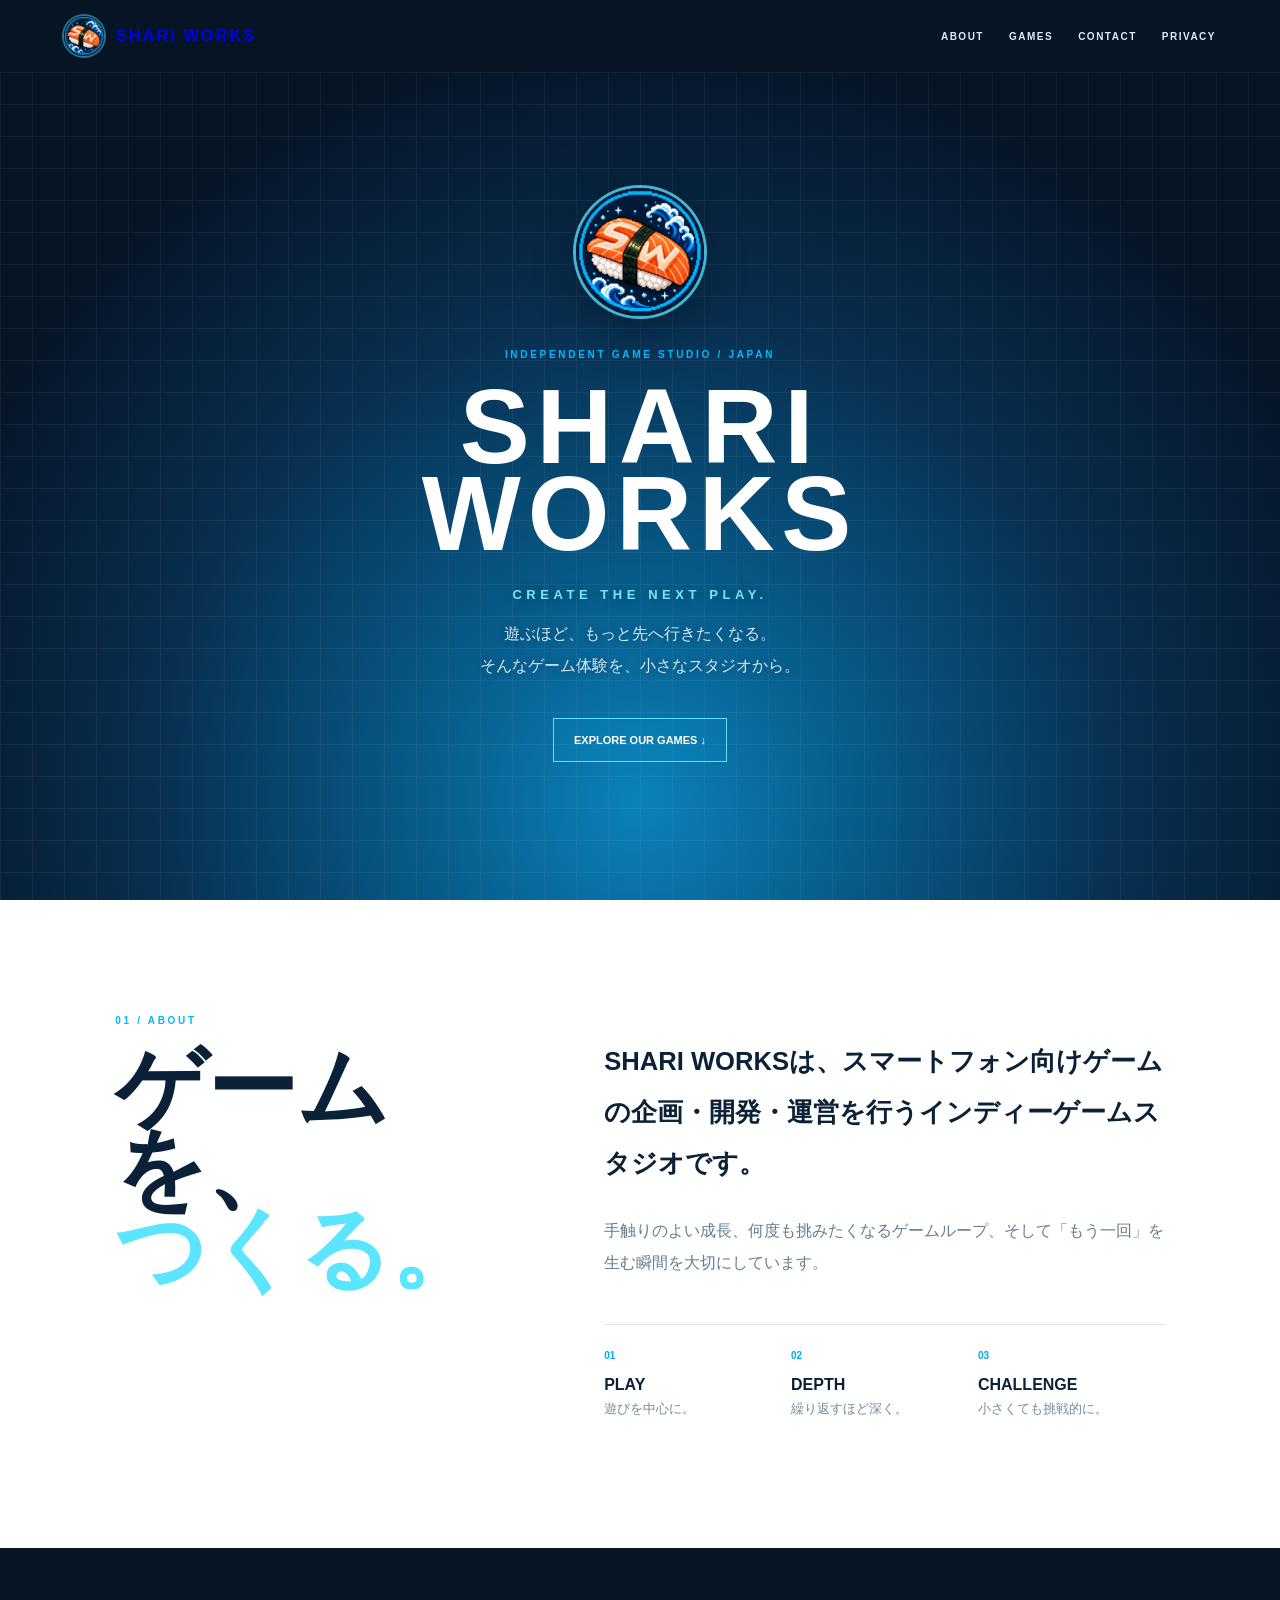
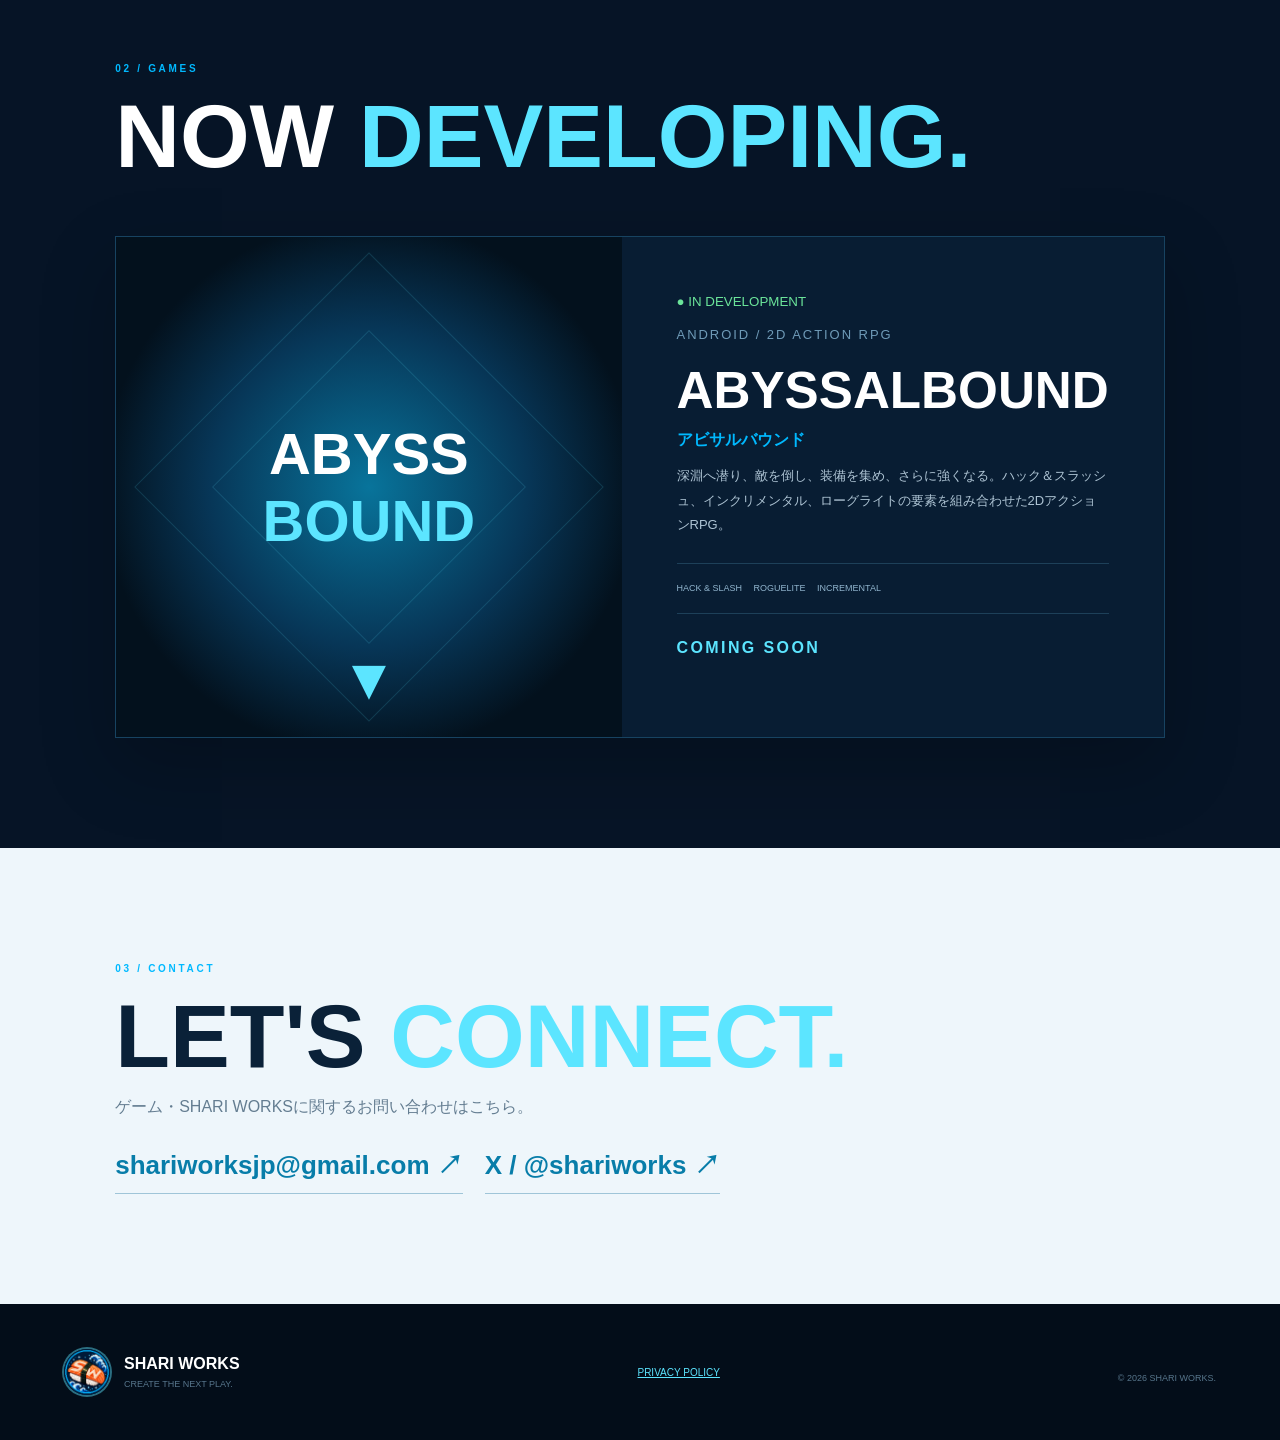
==== commit d2aa3e54: "Point site branding to uploaded PNG logo" ====
--- a/index.html
+++ b/index.html
@@ -1,7 +1,7 @@
 <!doctype html><html lang="ja"><head><meta charset="utf-8"><meta name="viewport" content="width=device-width,initial-scale=1"><meta name="description" content="SHARI WORKS — CREATE THE NEXT PLAY."><title>SHARI WORKS</title><link rel="stylesheet" href="assets/style.css"></head><body>
-<header><a class="brand" href="#home"><img class="brand-logo" src="assets/shariworks-logo.jpg" alt=""><span>SHARI WORKS</span></a><nav><a href="#about">ABOUT</a><a href="#games">GAMES</a><a href="#contact">CONTACT</a><a href="privacy.html">PRIVACY</a></nav></header>
-<main><section id="home" class="hero"><div class="grid"></div><div class="hero-in"><img class="hero-logo" src="assets/shariworks-logo.jpg" alt="SHARI WORKS sushi logo"><small>INDEPENDENT GAME STUDIO / JAPAN</small><h1>SHARI<br><span>WORKS</span></h1><h3>CREATE THE NEXT PLAY.</h3><p>遊ぶほど、もっと先へ行きたくなる。<br>そんなゲーム体験を、小さなスタジオから。</p><a class="btn" href="#games">EXPLORE OUR GAMES ↓</a></div></section>
+<header><a class="brand" href="#home"><img class="brand-logo" src="assets/shariworks-logo.png" alt=""><span>SHARI WORKS</span></a><nav><a href="#about">ABOUT</a><a href="#games">GAMES</a><a href="#contact">CONTACT</a><a href="privacy.html">PRIVACY</a></nav></header>
+<main><section id="home" class="hero"><div class="grid"></div><div class="hero-in"><img class="hero-logo" src="assets/shariworks-logo.png" alt="SHARI WORKS sushi logo"><small>INDEPENDENT GAME STUDIO / JAPAN</small><h1>SHARI<br><span>WORKS</span></h1><h3>CREATE THE NEXT PLAY.</h3><p>遊ぶほど、もっと先へ行きたくなる。<br>そんなゲーム体験を、小さなスタジオから。</p><a class="btn" href="#games">EXPLORE OUR GAMES ↓</a></div></section>
 <section id="about" class="about"><div><label>01 / ABOUT</label><h2>ゲームを、<br><em>つくる。</em></h2></div><div><p class="big">SHARI WORKSは、スマートフォン向けゲームの企画・開発・運営を行うインディーゲームスタジオです。</p><p>手触りのよい成長、何度も挑みたくなるゲームループ、そして「もう一回」を生む瞬間を大切にしています。</p><div class="values"><span><b>01</b>PLAY<small>遊びを中心に。</small></span><span><b>02</b>DEPTH<small>繰り返すほど深く。</small></span><span><b>03</b>CHALLENGE<small>小さくても挑戦的に。</small></span></div></div></section>
 <section id="games" class="games"><label>02 / GAMES</label><h2>NOW <em>DEVELOPING.</em></h2><article><div class="abyss"><div>ABYSS<br><em>BOUND</em></div><i>▼</i></div><div class="info"><small class="status">● IN DEVELOPMENT</small><p class="meta">ANDROID / 2D ACTION RPG</p><h2>ABYSSALBOUND</h2><b class="jp">アビサルバウンド</b><p>深淵へ潜り、敵を倒し、装備を集め、さらに強くなる。ハック＆スラッシュ、インクリメンタル、ローグライトの要素を組み合わせた2DアクションRPG。</p><div class="tags">HACK &amp; SLASH　 ROGUELITE　 INCREMENTAL</div><strong>COMING SOON</strong></div></article></section>
 <section id="contact" class="contact"><label>03 / CONTACT</label><h2>LET'S <em>CONNECT.</em></h2><p>ゲーム・SHARI WORKSに関するお問い合わせはこちら。</p><div class="contact-links"><a href="mailto:shariworksjp@gmail.com">shariworksjp@gmail.com ↗</a><a href="https://x.com/shariworks" target="_blank" rel="noopener noreferrer">X / @shariworks ↗</a></div></section></main>
-<footer><div class="footer-brand"><img class="brand-logo" src="assets/shariworks-logo.jpg" alt=""><div><strong>SHARI WORKS</strong><small>CREATE THE NEXT PLAY.</small></div></div><a href="privacy.html">PRIVACY POLICY</a><small>© 2026 SHARI WORKS.</small></footer></body></html>+<footer><div class="footer-brand"><img class="brand-logo" src="assets/shariworks-logo.png" alt=""><div><strong>SHARI WORKS</strong><small>CREATE THE NEXT PLAY.</small></div></div><a href="privacy.html">PRIVACY POLICY</a><small>© 2026 SHARI WORKS.</small></footer></body></html>
--- a/assets/style.css
+++ b/assets/style.css
@@ -15,3 +15,5 @@
 @media(max-width:760px){.brand-icon{width:29px;height:29px}.studio-mark{width:84px;height:84px}.hero-in{padding-top:35px}.hero p{font-size:13px}.hero h1{letter-spacing:.035em}}
 
 .contact-links{display:flex;gap:22px;flex-wrap:wrap;align-items:center;margin-top:20px}.contact-links a{display:inline-block;font-size:clamp(16px,2.2vw,26px);font-weight:bold;color:#087da9;text-decoration:none;border-bottom:1px solid #9fc5d8;padding:10px 0}.contact-links a:hover{color:#005f86;border-color:#005f86}
+
+.brand-logo{width:40px;height:40px;object-fit:cover;border-radius:50%;image-rendering:auto;box-shadow:0 0 0 2px rgba(92,229,255,.45)}.hero-logo{display:block;width:clamp(118px,10vw,168px);height:auto;aspect-ratio:1;border-radius:50%;object-fit:cover;margin:0 auto 28px;box-shadow:0 0 0 3px rgba(92,229,255,.75),0 18px 45px rgba(0,0,0,.28)}.footer-brand .brand-logo{width:46px;height:46px}@media(max-width:760px){.brand-logo{width:32px;height:32px}.hero-logo{width:112px}}
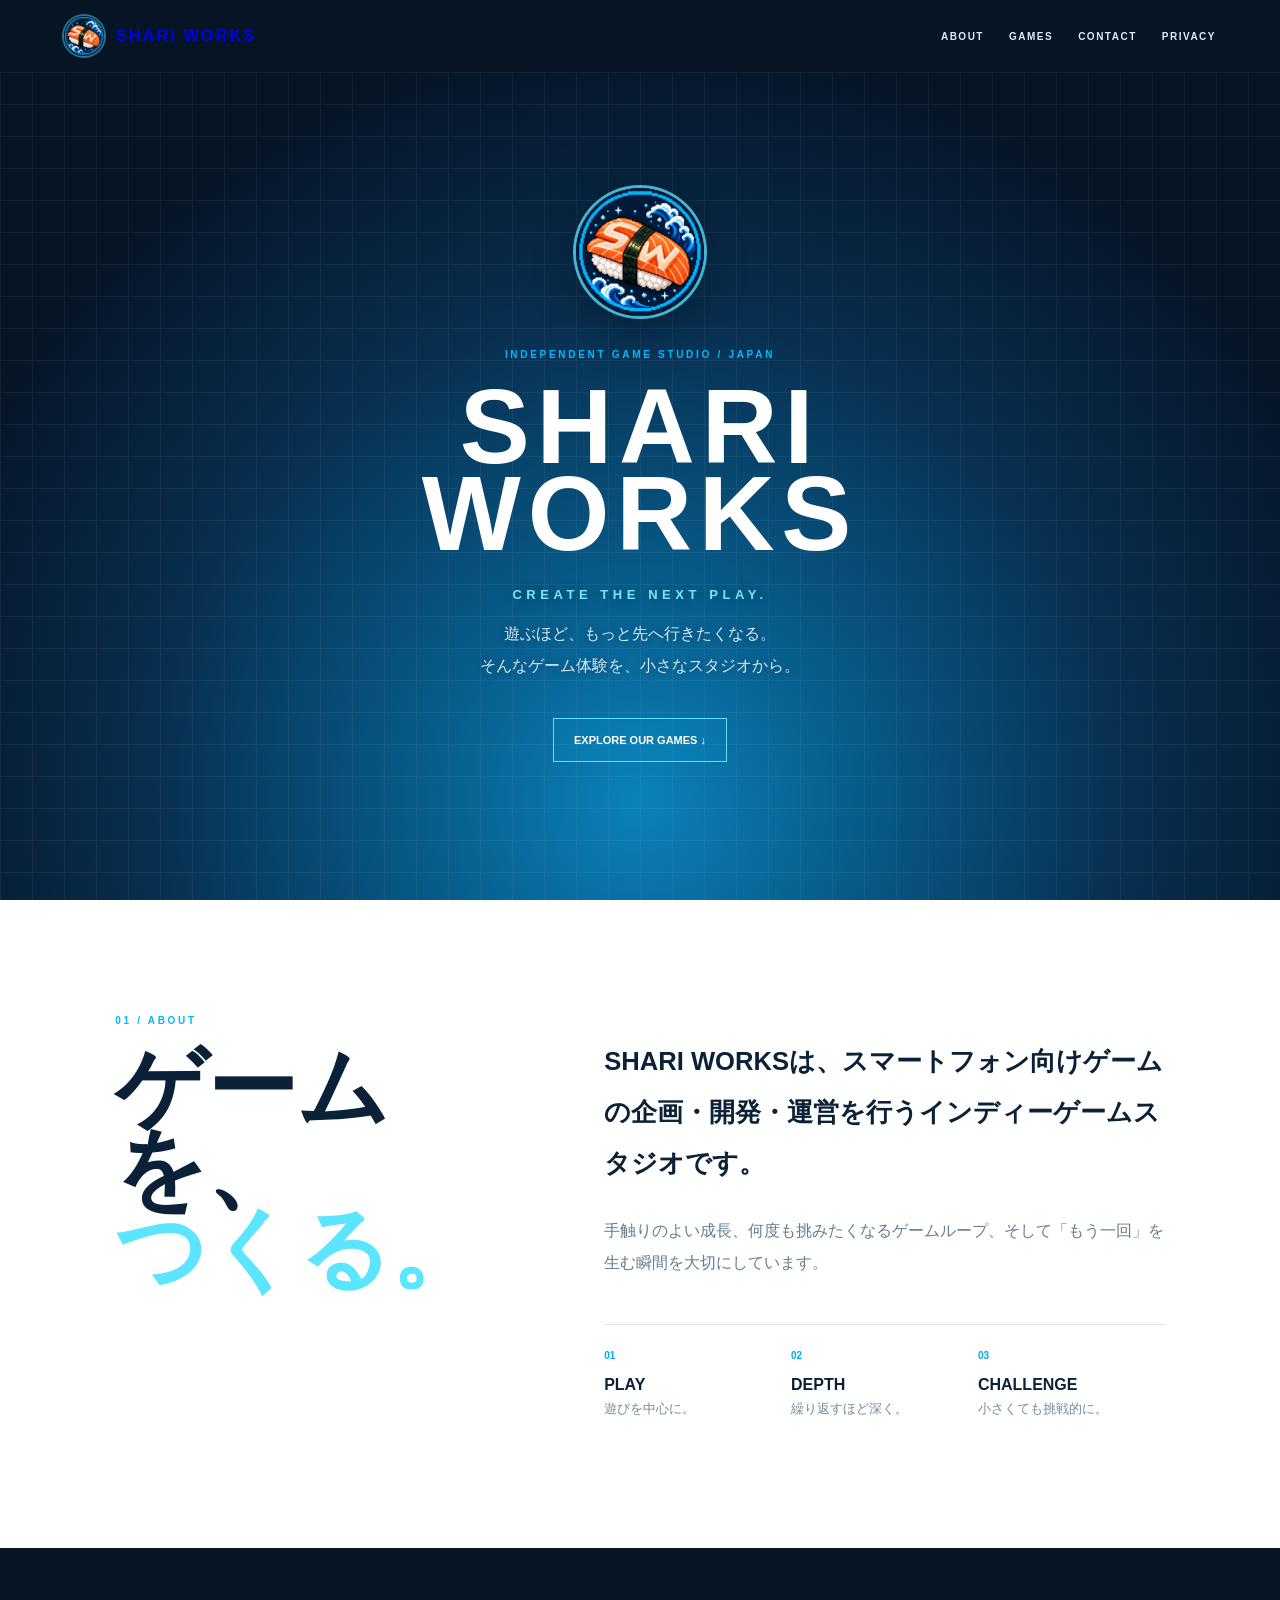
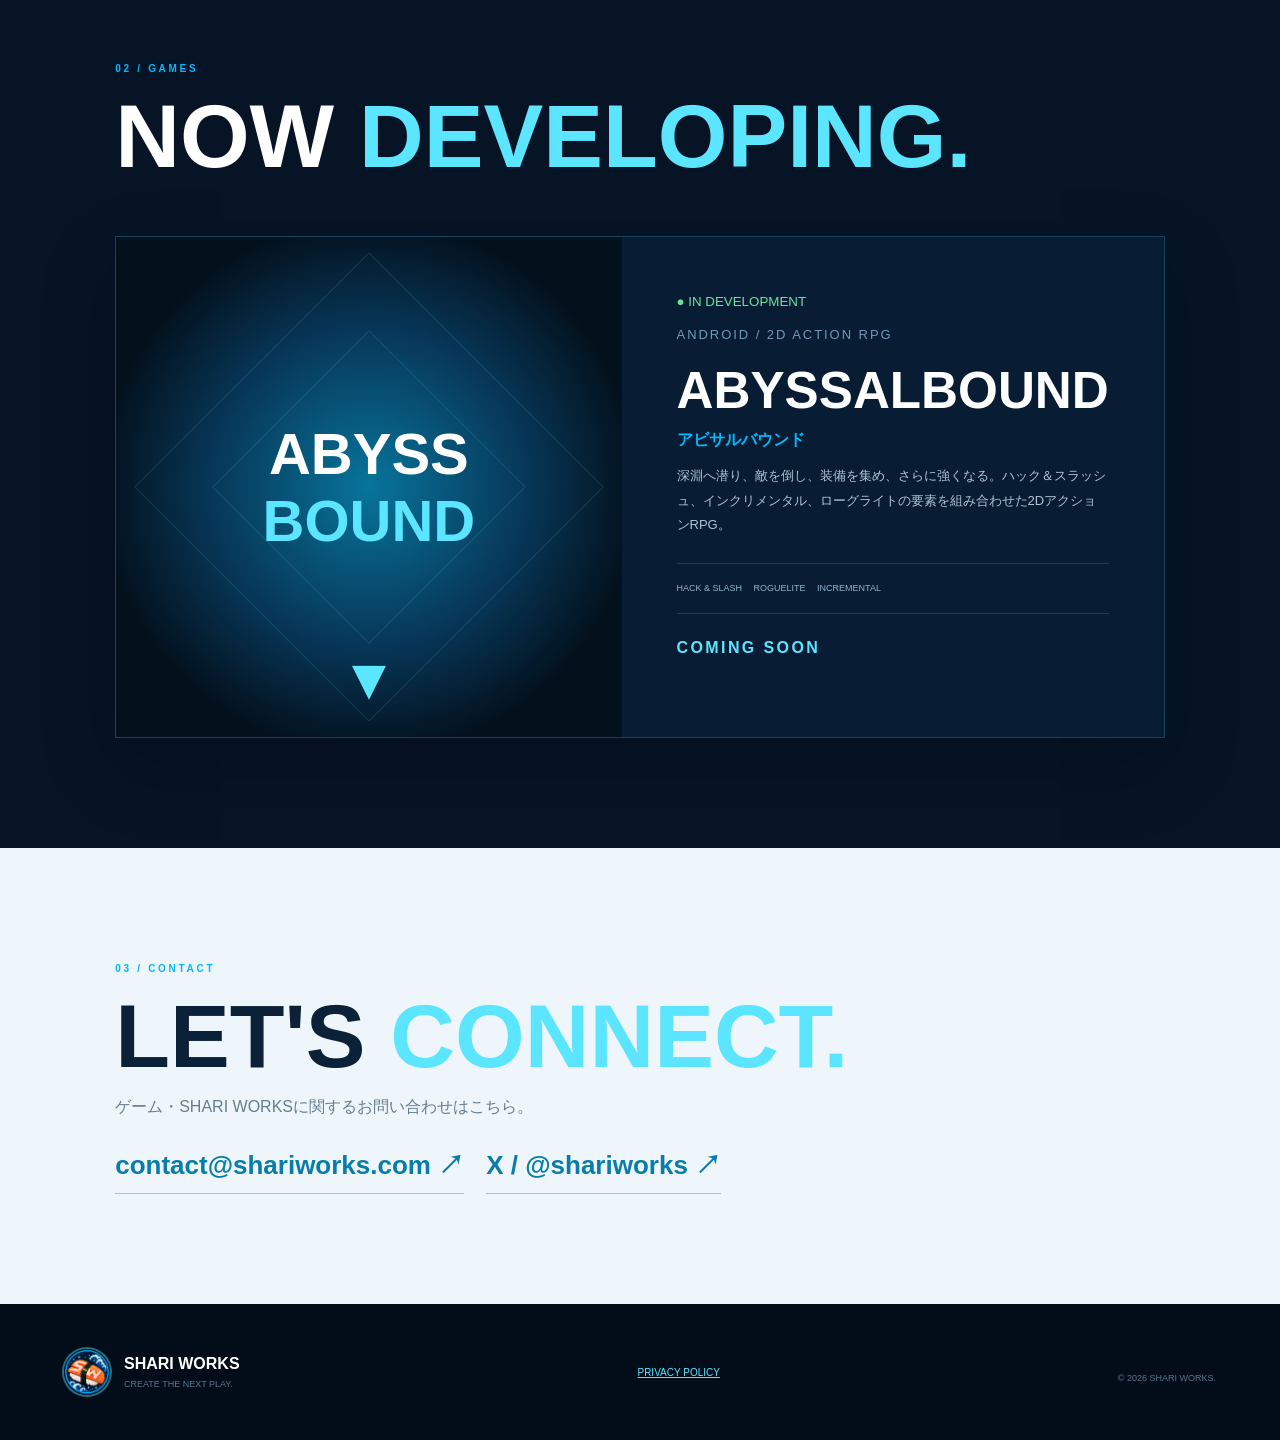
==== commit b695ebc9: "Update contact email to contact@shariworks.com in index.html" ====
--- a/index.html
+++ b/index.html
@@ -3,5 +3,5 @@
 <main><section id="home" class="hero"><div class="grid"></div><div class="hero-in"><img class="hero-logo" src="assets/shariworks-logo.png" alt="SHARI WORKS sushi logo"><small>INDEPENDENT GAME STUDIO / JAPAN</small><h1>SHARI<br><span>WORKS</span></h1><h3>CREATE THE NEXT PLAY.</h3><p>遊ぶほど、もっと先へ行きたくなる。<br>そんなゲーム体験を、小さなスタジオから。</p><a class="btn" href="#games">EXPLORE OUR GAMES ↓</a></div></section>
 <section id="about" class="about"><div><label>01 / ABOUT</label><h2>ゲームを、<br><em>つくる。</em></h2></div><div><p class="big">SHARI WORKSは、スマートフォン向けゲームの企画・開発・運営を行うインディーゲームスタジオです。</p><p>手触りのよい成長、何度も挑みたくなるゲームループ、そして「もう一回」を生む瞬間を大切にしています。</p><div class="values"><span><b>01</b>PLAY<small>遊びを中心に。</small></span><span><b>02</b>DEPTH<small>繰り返すほど深く。</small></span><span><b>03</b>CHALLENGE<small>小さくても挑戦的に。</small></span></div></div></section>
 <section id="games" class="games"><label>02 / GAMES</label><h2>NOW <em>DEVELOPING.</em></h2><article><div class="abyss"><div>ABYSS<br><em>BOUND</em></div><i>▼</i></div><div class="info"><small class="status">● IN DEVELOPMENT</small><p class="meta">ANDROID / 2D ACTION RPG</p><h2>ABYSSALBOUND</h2><b class="jp">アビサルバウンド</b><p>深淵へ潜り、敵を倒し、装備を集め、さらに強くなる。ハック＆スラッシュ、インクリメンタル、ローグライトの要素を組み合わせた2DアクションRPG。</p><div class="tags">HACK &amp; SLASH　 ROGUELITE　 INCREMENTAL</div><strong>COMING SOON</strong></div></article></section>
-<section id="contact" class="contact"><label>03 / CONTACT</label><h2>LET'S <em>CONNECT.</em></h2><p>ゲーム・SHARI WORKSに関するお問い合わせはこちら。</p><div class="contact-links"><a href="mailto:shariworksjp@gmail.com">shariworksjp@gmail.com ↗</a><a href="https://x.com/shariworks" target="_blank" rel="noopener noreferrer">X / @shariworks ↗</a></div></section></main>
+<section id="contact" class="contact"><label>03 / CONTACT</label><h2>LET'S <em>CONNECT.</em></h2><p>ゲーム・SHARI WORKSに関するお問い合わせはこちら。</p><div class="contact-links"><a href="mailto:contact@shariworks.com">contact@shariworks.com ↗</a><a href="https://x.com/shariworks" target="_blank" rel="noopener noreferrer">X / @shariworks ↗</a></div></section></main>
 <footer><div class="footer-brand"><img class="brand-logo" src="assets/shariworks-logo.png" alt=""><div><strong>SHARI WORKS</strong><small>CREATE THE NEXT PLAY.</small></div></div><a href="privacy.html">PRIVACY POLICY</a><small>© 2026 SHARI WORKS.</small></footer></body></html>
